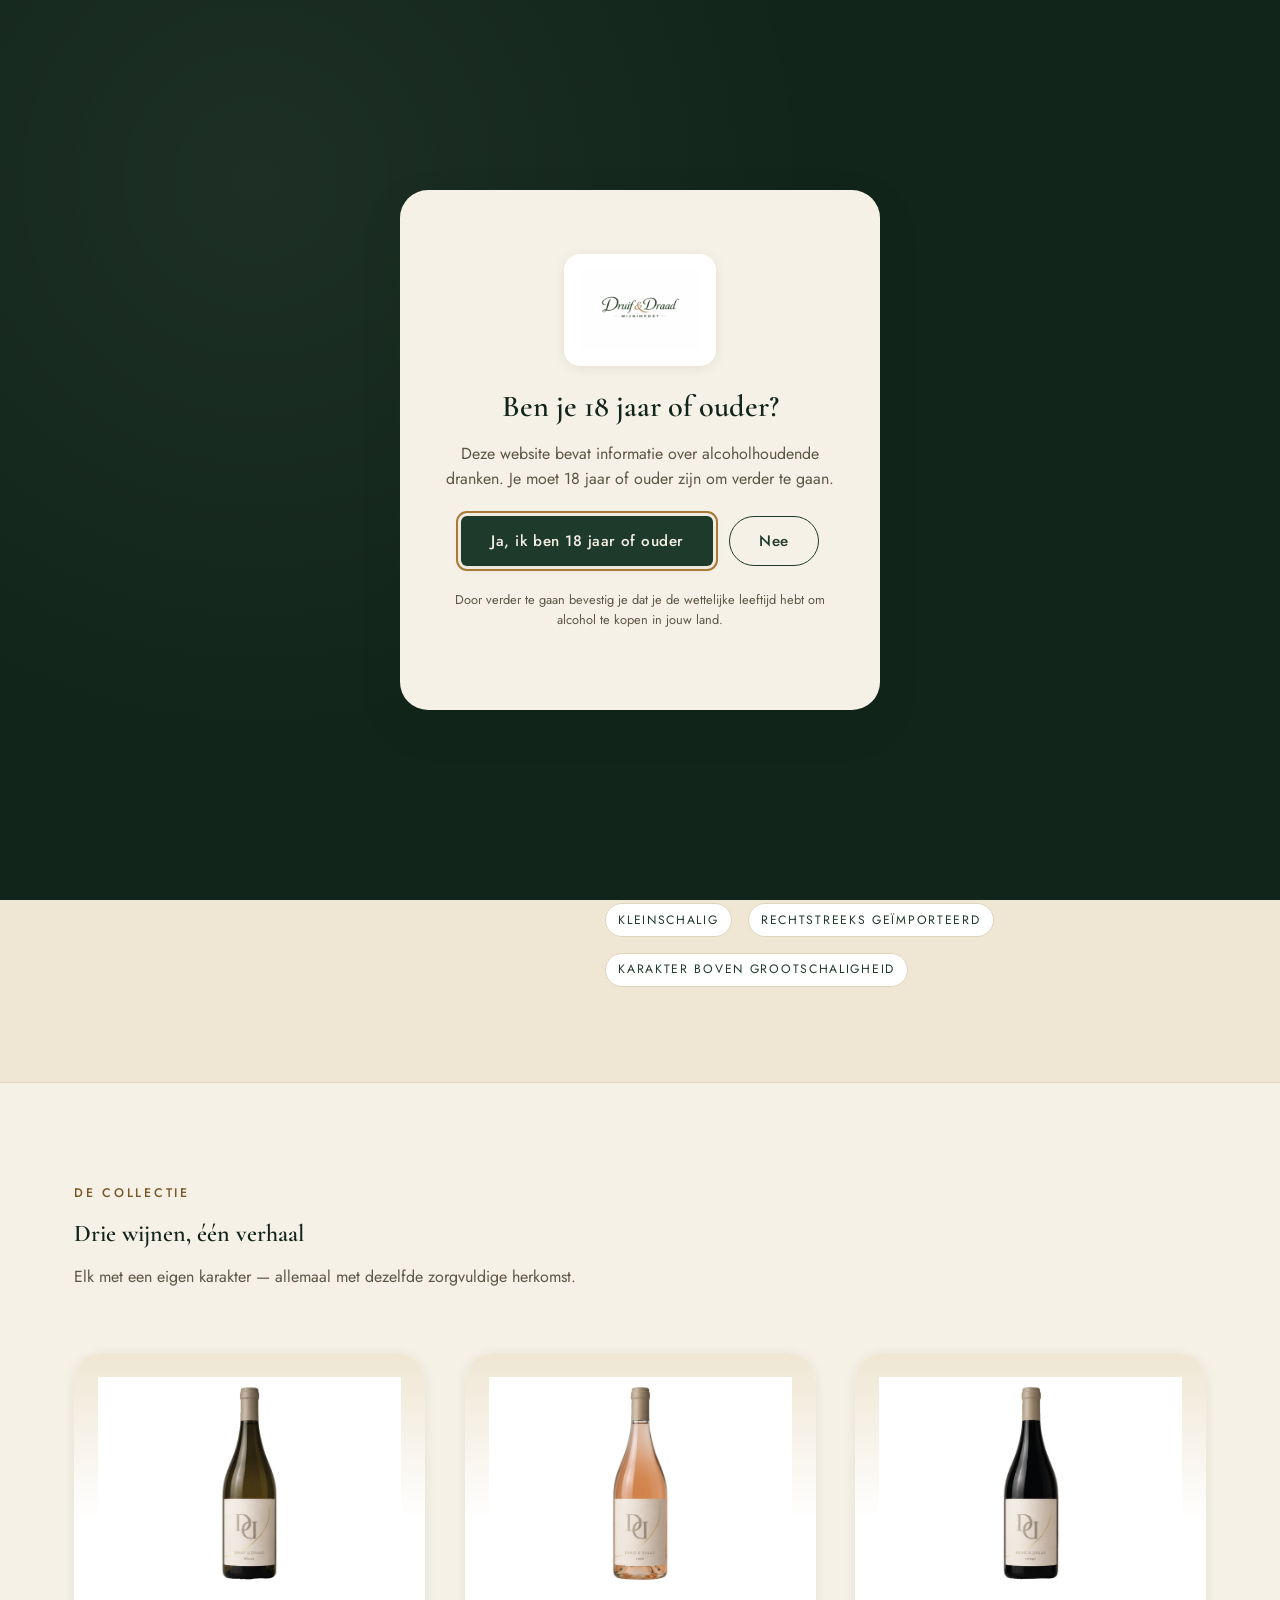
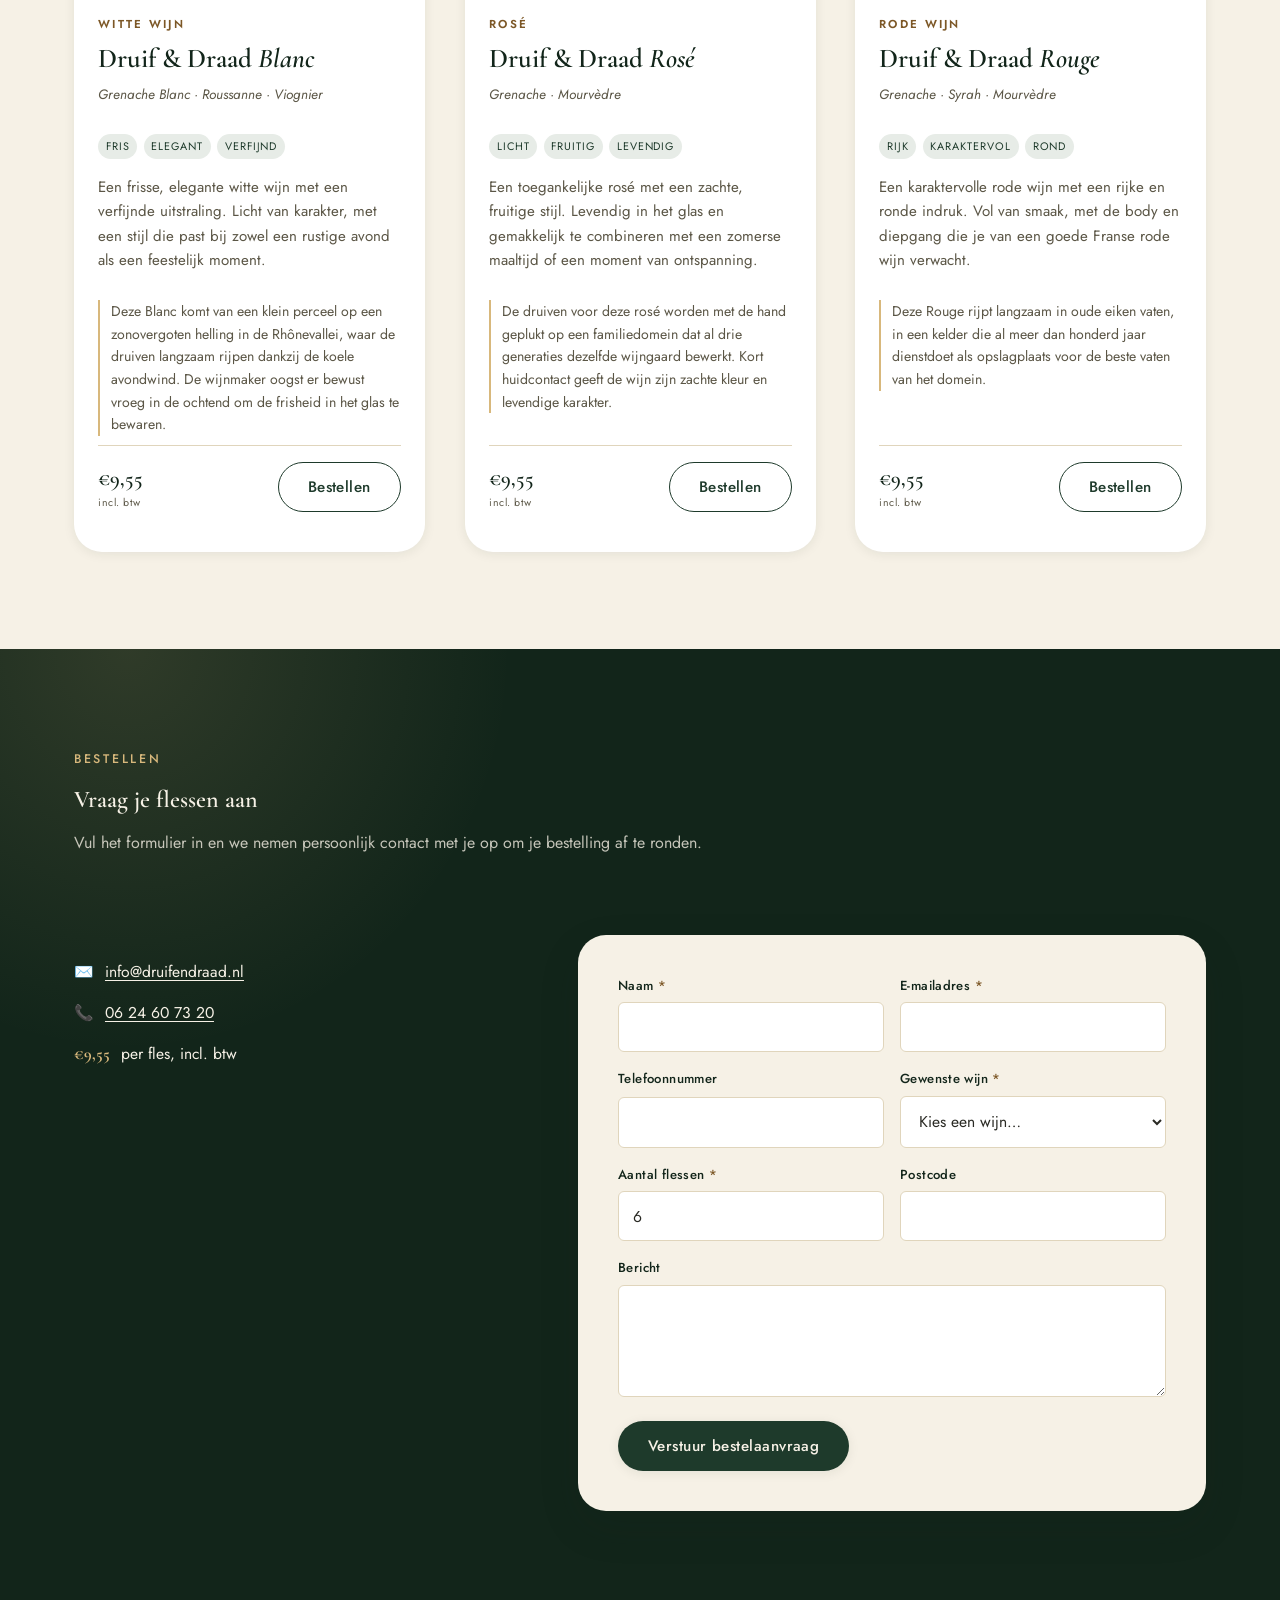
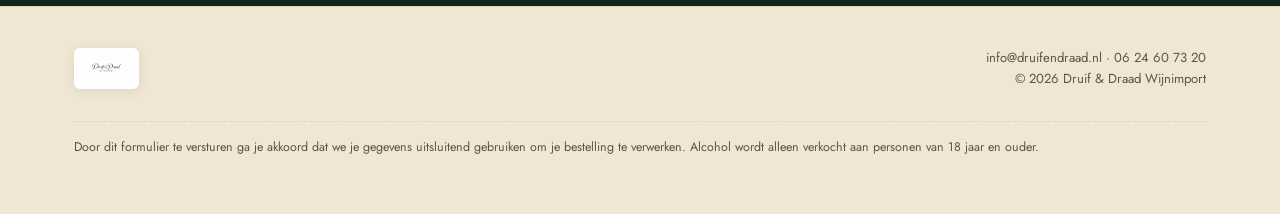
==== index.html @ 9f18d3d6 "Add files via upload" ====
<!doctype html>
<html lang="nl">
<head>
  <meta charset="UTF-8">
  <meta name="viewport" content="width=device-width, initial-scale=1">
  <title>Druif &amp; Draad — Franse wijnen, rechtstreeks geïmporteerd</title>
  <meta name="description" content="Druif & Draad is een kleine, onafhankelijke wijnimporteur van Franse wijnen: Blanc, Rosé en Rouge, met zorg geselecteerd bij kleinschalige domeinen.">

  <link rel="icon" type="image/svg+xml" href="assets/img/favicon.svg">
  <link rel="icon" type="image/png" sizes="32x32" href="assets/img/favicon-32.png">
  <link rel="apple-touch-icon" href="assets/img/apple-touch-icon.png">

  <link rel="preconnect" href="https://fonts.googleapis.com">
  <link rel="preconnect" href="https://fonts.gstatic.com" crossorigin>
  <link href="https://fonts.googleapis.com/css2?family=Cormorant+Garamond:ital,wght@0,500;0,600;0,700;1,500;1,600&family=Jost:wght@400;500;600&display=swap" rel="stylesheet">

  <link rel="stylesheet" href="css/style.css?v=2">
</head>
<body>
  <a class="skip-link" href="#main-content" data-i18n="skip">Ga naar hoofdinhoud</a>

  <!-- ================= Age gate ================= -->
  <div class="age-gate" id="age-gate" role="dialog" aria-modal="true" aria-labelledby="age-gate-title">
    <div class="age-gate__card" id="age-gate-card">
      <img class="age-gate__logo" src="assets/img/logo.png" width="600" height="400" alt="Druif &amp; Draad Wijnimport">
      <h2 id="age-gate-title" data-i18n="gate.title">Ben je 18 jaar of ouder?</h2>
      <p data-i18n="gate.text">Deze website bevat informatie over alcoholhoudende dranken. Je moet 18 jaar of ouder zijn om verder te gaan.</p>
      <div class="age-gate__actions">
        <button type="button" class="btn btn-primary" id="age-yes" data-i18n="gate.yes">Ja, ik ben 18 jaar of ouder</button>
        <button type="button" class="btn btn-ghost" id="age-no" data-i18n="gate.no">Nee</button>
      </div>
      <p class="age-gate__note" data-i18n="gate.note">Door verder te gaan bevestig je dat je de wettelijke leeftijd hebt om alcohol te kopen in jouw land.</p>
    </div>
  </div>

  <!-- ================= Header ================= -->
  <header class="site-header" id="site-header">
    <div class="container site-header__bar">
      <a class="brand" href="#top">
        <img src="assets/img/logo.png" width="600" height="400" alt="Druif &amp; Draad Wijnimport">
      </a>

      <button class="nav-toggle" id="nav-toggle" aria-expanded="false" aria-controls="site-nav">
        <span class="visually-hidden" data-i18n="nav.toggle">Menu</span>
        <span></span>
      </button>

      <nav class="site-nav" id="site-nav">
        <ul class="nav-links">
          <li><a href="#verhaal" data-i18n="nav.story">Ons verhaal</a></li>
          <li><a href="#wijnen" data-i18n="nav.wines">Wijnen</a></li>
          <li><a href="#bestellen" data-i18n="nav.order">Bestellen</a></li>
          <li><a href="#contact" data-i18n="nav.contact">Contact</a></li>
        </ul>
        <div class="lang-switch" role="group" aria-label="Taal / Language">
          <button type="button" id="lang-nl" aria-pressed="true">NL</button>
          <button type="button" id="lang-en" aria-pressed="false">EN</button>
        </div>
      </nav>
    </div>
  </header>

  <main id="main-content">
    <!-- ================= Hero ================= -->
    <section class="hero" id="top">
      <div class="container">
        <div class="hero__copy reveal">
          <span class="eyebrow" data-i18n="hero.eyebrow">Wijnimport uit Frankrijk</span>
          <h1 class="hero__tagline" data-i18n="hero.tagline">Ontdek. Proef. <em>Deel.</em></h1>
          <p class="hero__lede" data-i18n="hero.lede">Drie Franse wijnen, rechtstreeks geïmporteerd van kleinschalige domeinen — geselecteerd op karakter, niet op grootschaligheid.</p>
          <div class="hero__actions">
            <a class="btn btn-primary" href="#wijnen" data-i18n="hero.cta1">Bekijk de wijnen</a>
            <a class="btn btn-ghost" href="#verhaal" data-i18n="hero.cta2">Ons verhaal</a>
          </div>
        </div>
        <div class="hero__visual reveal">
          <img src="assets/img/wines-group.jpg" width="1400" height="990" alt="De drie wijnen van Druif &amp; Draad: Blanc, Rosé en Rouge naast elkaar" loading="eager" decoding="async">
          <span class="hero__badge" data-i18n="hero.badge">Blanc · Rosé · Rouge</span>
        </div>
      </div>
    </section>

    <!-- ================= Story ================= -->
    <section class="story" id="verhaal">
      <div class="container">
        <div class="reveal">
          <span class="story__mark" aria-hidden="true">&amp;</span>
          <span class="eyebrow" data-i18n="story.eyebrow">Ons verhaal</span>
          <h2 data-i18n="story.heading">De draad tussen wijngaard en tafel</h2>
        </div>
        <div class="reveal">
          <p class="story__text" data-i18n="story.text">Druif &amp; Draad is een kleine, onafhankelijke wijnimporteur die zich richt op wijnen uit Frankrijk. Het idee ontstond uit een liefde voor Franse wijngaarden en het verlangen om die kwaliteit rechtstreeks, zonder omwegen, naar Nederlandse tafels te brengen. Elke fles wordt met zorg geselecteerd bij kleinschalige domeinen, met aandacht voor karakter boven grootschaligheid. De naam verwijst naar de druif zelf en de draad die de wijngaard, de wijnmaker en de mensen die samen een glas delen met elkaar verbindt.</p>
          <ul class="story__keywords">
            <li data-i18n="story.kw1">Kleinschalig</li>
            <li data-i18n="story.kw2">Rechtstreeks geïmporteerd</li>
            <li data-i18n="story.kw3">Karakter boven grootschaligheid</li>
          </ul>
        </div>
      </div>
    </section>

    <!-- ================= Wines ================= -->
    <section class="wines" id="wijnen">
      <div class="container">
        <div class="section-heading reveal">
          <span class="eyebrow" data-i18n="wines.eyebrow">De collectie</span>
          <h2 data-i18n="wines.heading">Drie wijnen, één verhaal</h2>
          <p data-i18n="wines.sub">Elk met een eigen karakter — allemaal met dezelfde zorgvuldige herkomst.</p>
        </div>

        <div class="wines-grid">
          <!-- Blanc -->
          <article class="wine-card reveal">
            <div class="wine-card__figure">
              <img src="assets/img/wine-blanc.jpg" width="1400" height="990" alt="Fles Druif &amp; Draad Blanc" loading="lazy" decoding="async">
            </div>
            <div class="wine-card__body">
              <span class="wine-card__type" data-i18n="wine.blanc.type">Witte wijn</span>
              <h3 class="wine-card__name">Druif &amp; Draad <em>Blanc</em></h3>
              <p class="wine-card__grapes">Grenache Blanc · Roussanne · Viognier</p>
              <ul class="wine-card__keywords">
                <li data-i18n="wine.blanc.kw1">Fris</li>
                <li data-i18n="wine.blanc.kw2">Elegant</li>
                <li data-i18n="wine.blanc.kw3">Verfijnd</li>
              </ul>
              <p class="wine-card__desc" data-i18n="wine.blanc.desc">Een frisse, elegante witte wijn met een verfijnde uitstraling. Licht van karakter, met een stijl die past bij zowel een rustige avond als een feestelijk moment.</p>
              <p class="wine-card__story" data-i18n="wine.blanc.story">Deze Blanc komt van een klein perceel op een zonovergoten helling in de Rhônevallei, waar de druiven langzaam rijpen dankzij de koele avondwind. De wijnmaker oogst er bewust vroeg in de ochtend om de frisheid in het glas te bewaren.</p>
              <div class="wine-card__footer">
                <div class="wine-card__price">&euro;9,55 <span data-i18n="wine.priceNote">incl. btw</span></div>
                <button type="button" class="btn btn-ghost btn-order-wine" data-wine="blanc" data-i18n="wine.orderCta">Bestellen</button>
              </div>
            </div>
          </article>

          <!-- Rosé -->
          <article class="wine-card reveal">
            <div class="wine-card__figure">
              <img src="assets/img/wine-rose.jpg" width="1400" height="990" alt="Fles Druif &amp; Draad Ros&eacute;" loading="lazy" decoding="async">
            </div>
            <div class="wine-card__body">
              <span class="wine-card__type" data-i18n="wine.rose.type">Rosé</span>
              <h3 class="wine-card__name">Druif &amp; Draad <em>Ros&eacute;</em></h3>
              <p class="wine-card__grapes">Grenache · Mourv&egrave;dre</p>
              <ul class="wine-card__keywords">
                <li data-i18n="wine.rose.kw1">Licht</li>
                <li data-i18n="wine.rose.kw2">Fruitig</li>
                <li data-i18n="wine.rose.kw3">Levendig</li>
              </ul>
              <p class="wine-card__desc" data-i18n="wine.rose.desc">Een toegankelijke ros&eacute; met een zachte, fruitige stijl. Levendig in het glas en gemakkelijk te combineren met een zomerse maaltijd of een moment van ontspanning.</p>
              <p class="wine-card__story" data-i18n="wine.rose.story">De druiven voor deze ros&eacute; worden met de hand geplukt op een familiedomein dat al drie generaties dezelfde wijngaard bewerkt. Kort huidcontact geeft de wijn zijn zachte kleur en levendige karakter.</p>
              <div class="wine-card__footer">
                <div class="wine-card__price">&euro;9,55 <span data-i18n="wine.priceNote">incl. btw</span></div>
                <button type="button" class="btn btn-ghost btn-order-wine" data-wine="rose" data-i18n="wine.orderCta">Bestellen</button>
              </div>
            </div>
          </article>

          <!-- Rouge -->
          <article class="wine-card reveal">
            <div class="wine-card__figure">
              <img src="assets/img/wine-rouge.jpg" width="1400" height="990" alt="Fles Druif &amp; Draad Rouge" loading="lazy" decoding="async">
            </div>
            <div class="wine-card__body">
              <span class="wine-card__type" data-i18n="wine.rouge.type">Rode wijn</span>
              <h3 class="wine-card__name">Druif &amp; Draad <em>Rouge</em></h3>
              <p class="wine-card__grapes">Grenache · Syrah · Mourv&egrave;dre</p>
              <ul class="wine-card__keywords">
                <li data-i18n="wine.rouge.kw1">Rijk</li>
                <li data-i18n="wine.rouge.kw2">Karaktervol</li>
                <li data-i18n="wine.rouge.kw3">Rond</li>
              </ul>
              <p class="wine-card__desc" data-i18n="wine.rouge.desc">Een karaktervolle rode wijn met een rijke en ronde indruk. Vol van smaak, met de body en diepgang die je van een goede Franse rode wijn verwacht.</p>
              <p class="wine-card__story" data-i18n="wine.rouge.story">Deze Rouge rijpt langzaam in oude eiken vaten, in een kelder die al meer dan honderd jaar dienstdoet als opslagplaats voor de beste vaten van het domein.</p>
              <div class="wine-card__footer">
                <div class="wine-card__price">&euro;9,55 <span data-i18n="wine.priceNote">incl. btw</span></div>
                <button type="button" class="btn btn-ghost btn-order-wine" data-wine="rouge" data-i18n="wine.orderCta">Bestellen</button>
              </div>
            </div>
          </article>
        </div>
      </div>
    </section>

    <!-- ================= Order ================= -->
    <section class="order" id="bestellen">
      <div class="container">
        <div class="section-heading reveal">
          <span class="eyebrow" data-i18n="order.eyebrow">Bestellen</span>
          <h2 data-i18n="order.heading">Vraag je flessen aan</h2>
          <p data-i18n="order.sub">Vul het formulier in en we nemen persoonlijk contact met je op om je bestelling af te ronden.</p>
        </div>

        <div class="order-layout">
          <div class="reveal">
            <ul class="order-info__list">
              <li>✉️ <a href="mailto:info@druifendraad.nl">info@druifendraad.nl</a></li>
              <li>📞 <a href="tel:+31624607320">06 24 60 73 20</a></li>
              <li><strong>&euro;9,55</strong> <span data-i18n="order.perBottle">per fles, incl. btw</span></li>
            </ul>
          </div>

          <form class="order-form reveal" id="order-form" novalidate>
            <!-- NOTE: replace with your own Formspree endpoint (or other form backend)
                 before publishing — see https://formspree.io -->
            <input type="hidden" name="_subject" value="Nieuwe bestelaanvraag — Druif &amp; Draad">

            <div class="form-row two-col">
              <div class="field">
                <label for="f-name" class="field-required" data-i18n="order.name">Naam</label>
                <input type="text" id="f-name" name="naam" autocomplete="name" required>
              </div>
              <div class="field">
                <label for="f-email" class="field-required" data-i18n="order.email">E-mailadres</label>
                <input type="email" id="f-email" name="email" autocomplete="email" required>
              </div>
            </div>

            <div class="form-row two-col">
              <div class="field">
                <label for="f-phone" data-i18n="order.phone">Telefoonnummer <span class="hint" data-i18n="order.optional">(optioneel)</span></label>
                <input type="tel" id="f-phone" name="telefoon" autocomplete="tel">
              </div>
              <div class="field">
                <label for="f-wine" class="field-required" data-i18n="order.wine">Gewenste wijn</label>
                <select id="f-wine" name="wijn" required>
                  <option value="" data-i18n="order.wineChoose">Kies een wijn…</option>
                  <option value="Blanc" data-i18n="order.wineBlanc">Blanc</option>
                  <option value="Rosé" data-i18n="order.wineRose">Ros&eacute;</option>
                  <option value="Rouge" data-i18n="order.wineRouge">Rouge</option>
                  <option value="Proefpakket (alle drie)" data-i18n="order.wineAll">Proefpakket (alle drie)</option>
                </select>
              </div>
            </div>

            <div class="form-row two-col">
              <div class="field">
                <label for="f-qty" class="field-required" data-i18n="order.qty">Aantal flessen</label>
                <input type="number" id="f-qty" name="aantal" min="1" value="6" required>
              </div>
              <div class="field">
                <label for="f-postcode" data-i18n="order.postcode">Postcode <span class="hint" data-i18n="order.optional">(optioneel)</span></label>
                <input type="text" id="f-postcode" name="postcode" autocomplete="postal-code">
              </div>
            </div>

            <div class="field">
              <label for="f-message" data-i18n="order.message">Bericht <span class="hint" data-i18n="order.optional">(optioneel)</span></label>
              <textarea id="f-message" name="bericht" rows="3"></textarea>
            </div>

            <div class="order-form__footer">
              <button type="submit" class="btn btn-primary" id="order-submit" data-loading="false">
                <span class="btn-spinner" aria-hidden="true"></span>
                <span class="btn-label" data-i18n="order.submit">Verstuur bestelaanvraag</span>
              </button>
              <p class="form-status" id="form-status" role="status" aria-live="polite"></p>
            </div>
          </form>
        </div>
      </div>
    </section>
  </main>

  <!-- ================= Footer ================= -->
  <footer class="site-footer" id="contact">
    <div class="container">
      <div class="site-footer__brand">
        <img src="assets/img/logo.png" width="600" height="400" alt="" aria-hidden="true">
      </div>
      <div class="site-footer__meta">
        <p>info@druifendraad.nl · 06 24 60 73 20</p>
        <p>&copy; <span id="year"></span> Druif &amp; Draad Wijnimport</p>
      </div>
      <p class="site-footer__legal-note" data-i18n="footer.legal">Door dit formulier te versturen ga je akkoord dat we je gegevens uitsluitend gebruiken om je bestelling te verwerken. Alcohol wordt alleen verkocht aan personen van 18 jaar en ouder.</p>
    </div>
  </footer>

  <script src="js/main.js"></script>
</body>
</html>
---- css/style.css ----
/* ==========================================================================
   Druif & Draad — stylesheet
   Design tokens (primitive -> semantic) + components
   ========================================================================== */

:root {
  /* Primitive palette */
  --cream-50: #FBF8F1;
  --cream-100: #F6F1E6;
  --cream-200: #EFE6D3;
  --cream-300: #E0D5BC;
  --green-900: #12251A;
  --green-800: #1E3A2B;
  --green-700: #2A4E39;
  --green-050: #E7ECE7;
  --gold-300: #D8B87C;
  --gold-500: #A9793A;
  --gold-700: #7C5726;
  --ink-900: #2A2A24;
  --ink-600: #5B5646;
  --white: #FFFFFF;

  /* Semantic tokens */
  --color-bg: var(--cream-100);
  --color-bg-soft: var(--cream-200);
  --color-surface: var(--white);
  --color-border: var(--cream-300);
  --color-text: var(--ink-900);
  --color-text-soft: var(--ink-600);
  --color-primary: var(--green-800);
  --color-primary-strong: var(--green-900);
  --color-primary-tint: var(--green-050);
  --color-accent: var(--gold-500);
  --color-accent-strong: var(--gold-700);
  --color-accent-tint: var(--gold-300);
  --color-on-primary: var(--cream-100);

  /* Elevation */
  --shadow-sm: 0 2px 12px rgba(18, 37, 26, 0.08);
  --shadow-md: 0 16px 40px rgba(18, 37, 26, 0.14);

  /* Shape */
  --radius-sm: 6px;
  --radius-md: 16px;
  --radius-lg: 28px;
  --radius-pill: 999px;

  /* Layout */
  --container: 1180px;
  --space-1: 0.5rem;
  --space-2: 1rem;
  --space-3: 1.5rem;
  --space-4: 2.5rem;
  --space-5: 4rem;
  --space-6: 6rem;

  /* Motion */
  --ease-out: cubic-bezier(0.16, 0.84, 0.44, 1);
  --dur-fast: 200ms;
  --dur-base: 500ms;
  --dur-slow: 800ms;

  /* Type */
  --font-display: "Cormorant Garamond", "Iowan Old Style", Georgia, serif;
  --font-body: "Jost", "Helvetica Neue", Arial, sans-serif;
}

@media (prefers-reduced-motion: reduce) {
  :root {
    --dur-fast: 0ms;
    --dur-base: 0ms;
    --dur-slow: 0ms;
  }
}

/* ---------- Reset ---------- */
*, *::before, *::after { box-sizing: border-box; }
html { scroll-behavior: smooth; }
@media (prefers-reduced-motion: reduce) {
  html { scroll-behavior: auto; }
  *, *::before, *::after {
    animation-duration: 0.01ms !important;
    animation-iteration-count: 1 !important;
    transition-duration: 0.01ms !important;
    scroll-behavior: auto !important;
  }
}
body {
  margin: 0;
  background: var(--color-bg);
  color: var(--color-text);
  font-family: var(--font-body);
  font-size: 1rem;
  line-height: 1.6;
  -webkit-font-smoothing: antialiased;
}
img { max-width: 100%; height: auto; display: block; }
a { color: inherit; }
h1, h2, h3, h4 { font-family: var(--font-display); font-weight: 600; line-height: 1.15; margin: 0 0 var(--space-2); color: var(--color-primary-strong); }
p { margin: 0 0 var(--space-2); }
button { font-family: inherit; }
ul { margin: 0; padding: 0; list-style: none; }

.container {
  width: 100%;
  max-width: var(--container);
  margin-inline: auto;
  padding-inline: var(--space-3);
}

.eyebrow {
  display: inline-block;
  font-family: var(--font-body);
  font-size: 0.78rem;
  letter-spacing: 0.22em;
  text-transform: uppercase;
  color: var(--color-accent-strong);
  font-weight: 500;
  margin-bottom: var(--space-2);
}

.section-heading { max-width: 40rem; }
.section-heading p { color: var(--color-text-soft); }

.center { text-align: center; margin-inline: auto; }

/* ---------- Skip link ---------- */
.skip-link {
  position: absolute;
  left: -999px;
  top: auto;
  background: var(--color-primary);
  color: var(--color-on-primary);
  padding: 0.8em 1.4em;
  border-radius: var(--radius-sm);
  z-index: 1000;
}
.skip-link:focus {
  left: var(--space-3);
  top: var(--space-3);
}

/* ---------- Focus ---------- */
a:focus-visible,
button:focus-visible,
input:focus-visible,
select:focus-visible,
textarea:focus-visible {
  outline: 2.5px solid var(--color-accent);
  outline-offset: 3px;
  border-radius: var(--radius-sm);
}

/* ==========================================================================
   Age gate
   ========================================================================== */
.age-gate {
  position: fixed;
  inset: 0;
  z-index: 2000;
  display: flex;
  align-items: center;
  justify-content: center;
  padding: var(--space-3);
  background: var(--color-primary-strong);
  background-image: radial-gradient(circle at 20% 20%, rgba(255,255,255,0.05), transparent 45%);
}
.age-gate[hidden] { display: none; }
.age-gate__card {
  width: 100%;
  max-width: 30rem;
  background: var(--color-bg);
  border-radius: var(--radius-lg);
  padding: var(--space-5) var(--space-4);
  text-align: center;
  box-shadow: var(--shadow-md);
  animation: gate-in var(--dur-slow) var(--ease-out);
}
@keyframes gate-in {
  from { opacity: 0; transform: translateY(18px) scale(0.98); }
  to { opacity: 1; transform: translateY(0) scale(1); }
}
.age-gate__logo {
  width: 9.5rem;
  margin: 0 auto var(--space-3);
  background: var(--white);
  border-radius: var(--radius-md);
  padding: var(--space-2);
  box-shadow: var(--shadow-sm);
}
.age-gate__card h2 { font-size: clamp(1.4rem, 1.1rem + 1.2vw, 1.9rem); }
.age-gate__card p { color: var(--color-text-soft); }
.age-gate__actions {
  display: flex;
  gap: var(--space-2);
  justify-content: center;
  margin-top: var(--space-3);
  flex-wrap: wrap;
}
.age-gate__note {
  margin-top: var(--space-3);
  font-size: 0.8rem;
  color: var(--color-text-soft);
}

/* ==========================================================================
   Buttons
   ========================================================================== */
.btn {
  display: inline-flex;
  align-items: center;
  justify-content: center;
  gap: 0.5em;
  padding: 0.85em 1.9em;
  border-radius: var(--radius-pill);
  font-size: 0.95rem;
  letter-spacing: 0.03em;
  font-weight: 500;
  border: 1.5px solid transparent;
  cursor: pointer;
  transition: transform var(--dur-fast) var(--ease-out),
              background-color var(--dur-fast) var(--ease-out),
              border-color var(--dur-fast) var(--ease-out),
              box-shadow var(--dur-fast) var(--ease-out),
              opacity var(--dur-fast) var(--ease-out);
  text-decoration: none;
  min-height: 44px;
}
.btn:active { transform: translateY(1px) scale(0.99); }
.btn-primary {
  background: var(--color-primary);
  color: var(--color-on-primary);
  box-shadow: var(--shadow-sm);
}
.btn-primary:hover { background: var(--color-primary-strong); box-shadow: var(--shadow-md); }
.btn-ghost {
  background: transparent;
  color: var(--color-primary);
  border-color: var(--color-primary);
}
.btn-ghost:hover { background: var(--color-primary-tint); }
.btn-outline-light {
  background: transparent;
  color: var(--color-on-primary);
  border-color: rgba(246,241,230,0.55);
}
.btn-outline-light:hover { background: rgba(246,241,230,0.12); }
.btn[disabled] { opacity: 0.6; cursor: progress; }

/* ==========================================================================
   Header
   ========================================================================== */
.site-header {
  position: sticky;
  top: 0;
  z-index: 900;
  background: rgba(246, 241, 230, 0.88);
  backdrop-filter: blur(10px);
  -webkit-backdrop-filter: blur(10px);
  border-bottom: 1px solid transparent;
  transition: border-color var(--dur-fast) var(--ease-out), box-shadow var(--dur-fast) var(--ease-out);
}
.site-header.is-scrolled {
  border-color: var(--color-border);
  box-shadow: var(--shadow-sm);
}
.site-header__bar {
  display: flex;
  align-items: center;
  justify-content: space-between;
  gap: var(--space-3);
  padding-block: 0.85rem;
}
.brand {
  display: flex;
  align-items: center;
  gap: 0.6rem;
  text-decoration: none;
}
.brand img { height: 2.6rem; width: auto; }

.nav-toggle {
  display: none;
  background: transparent;
  border: none;
  width: 44px;
  height: 44px;
  border-radius: var(--radius-sm);
  cursor: pointer;
  position: relative;
}
.nav-toggle span,
.nav-toggle span::before,
.nav-toggle span::after {
  content: "";
  position: absolute;
  left: 11px;
  right: 11px;
  height: 2px;
  background: var(--color-primary-strong);
  transition: transform var(--dur-fast) var(--ease-out), opacity var(--dur-fast) var(--ease-out);
}
.nav-toggle span { top: 21px; }
.nav-toggle span::before { content: ""; top: -7px; }
.nav-toggle span::after { content: ""; top: 7px; }
.nav-toggle[aria-expanded="true"] span { background: transparent; }
.nav-toggle[aria-expanded="true"] span::before { transform: translateY(7px) rotate(45deg); }
.nav-toggle[aria-expanded="true"] span::after { transform: translateY(-7px) rotate(-45deg); }

.site-nav {
  display: flex;
  align-items: center;
  gap: var(--space-4);
}
.nav-links { display: flex; gap: var(--space-3); }
.nav-links a {
  text-decoration: none;
  font-size: 0.92rem;
  letter-spacing: 0.03em;
  color: var(--color-text);
  padding: 0.4em 0.1em;
  position: relative;
}
.nav-links a::after {
  content: "";
  position: absolute;
  left: 0; right: 100%;
  bottom: -2px;
  height: 1.5px;
  background: var(--color-accent);
  transition: right var(--dur-base) var(--ease-out);
}
.nav-links a:hover::after,
.nav-links a:focus-visible::after { right: 0; }

.lang-switch {
  display: flex;
  border: 1.5px solid var(--color-border);
  border-radius: var(--radius-pill);
  overflow: hidden;
}
.lang-switch button {
  border: none;
  background: transparent;
  padding: 0.4em 0.75em;
  font-size: 0.78rem;
  letter-spacing: 0.08em;
  cursor: pointer;
  color: var(--color-text-soft);
  transition: background var(--dur-fast) var(--ease-out), color var(--dur-fast) var(--ease-out);
}
.lang-switch button[aria-pressed="true"] {
  background: var(--color-primary);
  color: var(--color-on-primary);
}

@media (max-width: 860px) {
  .nav-toggle { display: block; }
  .site-nav {
    position: fixed;
    inset: 0 0 0 auto;
    top: 0;
    height: 100vh;
    width: min(78vw, 20rem);
    background: var(--color-bg);
    flex-direction: column;
    align-items: flex-start;
    justify-content: flex-start;
    padding: 6.5rem var(--space-3) var(--space-3);
    transform: translateX(100%);
    transition: transform var(--dur-base) var(--ease-out);
    box-shadow: var(--shadow-md);
  }
  .site-nav.is-open { transform: translateX(0); }
  .nav-links { flex-direction: column; gap: var(--space-2); }
  .nav-links a { font-size: 1.1rem; }
  .lang-switch { margin-top: var(--space-3); }
}

/* ==========================================================================
   Hero
   ========================================================================== */
.hero {
  position: relative;
  padding-block: var(--space-6) var(--space-5);
  overflow: hidden;
}
.hero::before {
  content: "";
  position: absolute;
  inset: 0;
  background: radial-gradient(60% 60% at 85% 10%, var(--color-primary-tint), transparent 70%);
  z-index: 0;
}
.hero .container {
  position: relative;
  z-index: 1;
  display: grid;
  grid-template-columns: 1fr;
  gap: var(--space-5);
  align-items: center;
}
.hero__copy { max-width: 34rem; }
.hero__tagline {
  font-size: clamp(2.4rem, 1.7rem + 3vw, 4rem);
  margin-bottom: var(--space-2);
}
.hero__tagline em {
  font-style: italic;
  color: var(--color-accent-strong);
}
.hero__lede {
  font-size: 1.1rem;
  color: var(--color-text-soft);
  max-width: 32rem;
}
.hero__actions {
  display: flex;
  gap: var(--space-2);
  margin-top: var(--space-3);
  flex-wrap: wrap;
}
.hero__visual {
  position: relative;
  border-radius: var(--radius-lg);
  overflow: hidden;
  background: var(--color-surface);
  box-shadow: var(--shadow-md);
}
.hero__visual img {
  width: 100%;
  height: auto;
  aspect-ratio: 1400 / 990;
  object-fit: cover;
  transition: transform 1.2s var(--ease-out);
}
.hero__visual:hover img { transform: scale(1.035); }
.hero__badge {
  position: absolute;
  bottom: var(--space-2);
  left: var(--space-2);
  background: rgba(246,241,230,0.92);
  backdrop-filter: blur(6px);
  padding: 0.6em 1.1em;
  border-radius: var(--radius-pill);
  font-size: 0.78rem;
  letter-spacing: 0.08em;
  color: var(--color-primary-strong);
  box-shadow: var(--shadow-sm);
}

@media (min-width: 900px) {
  .hero .container { grid-template-columns: 1.05fr 0.95fr; }
}

/* ==========================================================================
   Reveal-on-scroll
   ========================================================================== */
.reveal {
  opacity: 0;
  transform: translateY(28px);
  transition: opacity var(--dur-slow) var(--ease-out), transform var(--dur-slow) var(--ease-out);
  will-change: opacity, transform;
}
.reveal.is-visible { opacity: 1; transform: translateY(0); }
.reveal-stagger.is-visible { transition-delay: var(--stagger, 0ms); }

/* ==========================================================================
   Story
   ========================================================================== */
.story {
  padding-block: var(--space-6);
  background: var(--color-bg-soft);
  border-block: 1px solid var(--color-border);
}
.story .container {
  display: grid;
  gap: var(--space-4);
}
.story__mark {
  font-family: var(--font-display);
  font-size: 5rem;
  color: var(--color-accent-tint);
  line-height: 0.6;
  margin-bottom: var(--space-2);
}
.story__text {
  max-width: 42rem;
  font-size: 1.08rem;
  color: var(--color-text-soft);
}
.story__keywords {
  display: flex;
  gap: var(--space-2);
  flex-wrap: wrap;
  margin-top: var(--space-3);
}
.story__keywords li {
  font-size: 0.76rem;
  letter-spacing: 0.14em;
  text-transform: uppercase;
  color: var(--color-primary);
  border: 1px solid var(--color-border);
  background: var(--color-surface);
  padding: 0.5em 1em;
  border-radius: var(--radius-pill);
}

@media (min-width: 900px) {
  .story .container { grid-template-columns: 0.9fr 1.1fr; align-items: start; }
}

/* ==========================================================================
   Wines
   ========================================================================== */
.wines { padding-block: var(--space-6); }
.wines-grid {
  margin-top: var(--space-5);
  display: grid;
  gap: var(--space-4);
  grid-template-columns: 1fr;
}
@media (min-width: 720px) {
  .wines-grid { grid-template-columns: repeat(3, 1fr); }
}

.wine-card {
  background: var(--color-surface);
  border-radius: var(--radius-lg);
  overflow: hidden;
  box-shadow: var(--shadow-sm);
  display: flex;
  flex-direction: column;
  transition: box-shadow var(--dur-base) var(--ease-out), transform var(--dur-base) var(--ease-out);
}
.wine-card:hover { box-shadow: var(--shadow-md); transform: translateY(-6px); }
.wine-card__figure {
  background: linear-gradient(180deg, var(--cream-200), var(--white) 70%);
  padding: var(--space-3) var(--space-3) 0;
}
.wine-card__figure img {
  width: 100%;
  aspect-ratio: 1400 / 990;
  object-fit: contain;
  transition: transform var(--dur-slow) var(--ease-out);
}
.wine-card:hover .wine-card__figure img { transform: translateY(-6px) scale(1.02); }
.wine-card__body {
  padding: var(--space-3) var(--space-3) var(--space-4);
  display: flex;
  flex-direction: column;
  gap: 0.6rem;
  flex: 1;
}
.wine-card__type {
  font-size: 0.72rem;
  letter-spacing: 0.2em;
  text-transform: uppercase;
  color: var(--color-accent-strong);
  font-weight: 600;
}
.wine-card__name {
  font-size: 1.7rem;
  margin-bottom: 0;
}
.wine-card__grapes {
  font-size: 0.85rem;
  color: var(--color-text-soft);
  font-style: italic;
}
.wine-card__keywords {
  display: flex;
  gap: 0.4rem;
  flex-wrap: wrap;
  margin: 0.2rem 0 0.4rem;
}
.wine-card__keywords li {
  font-size: 0.68rem;
  letter-spacing: 0.09em;
  text-transform: uppercase;
  color: var(--color-primary);
  background: var(--color-primary-tint);
  padding: 0.35em 0.7em;
  border-radius: var(--radius-pill);
}
.wine-card__desc { color: var(--color-text-soft); font-size: 0.94rem; }
.wine-card__story {
  font-size: 0.88rem;
  color: var(--color-text-soft);
  border-left: 2px solid var(--color-accent-tint);
  padding-left: 0.8em;
  margin: 0.2rem 0 0;
}
.wine-card__footer {
  margin-top: auto;
  padding-top: var(--space-2);
  display: flex;
  align-items: center;
  justify-content: space-between;
  gap: var(--space-2);
  border-top: 1px solid var(--color-border);
}
.wine-card__price {
  font-family: var(--font-display);
  font-size: 1.3rem;
  color: var(--color-primary-strong);
  font-weight: 600;
}
.wine-card__price span {
  display: block;
  font-family: var(--font-body);
  font-size: 0.66rem;
  color: var(--color-text-soft);
  letter-spacing: 0.05em;
  font-weight: 400;
}

/* ==========================================================================
   Order form
   ========================================================================== */
.order {
  padding-block: var(--space-6);
  background: var(--color-primary-strong);
  color: var(--color-on-primary);
  position: relative;
  overflow: hidden;
}
.order::before {
  content: "";
  position: absolute;
  inset: 0;
  background: radial-gradient(50% 70% at 10% 0%, rgba(216,184,124,0.15), transparent 60%);
}
.order .container { position: relative; display: grid; gap: var(--space-5); }
.order .section-heading h2 { color: var(--color-on-primary); }
.order .section-heading p { color: rgba(246,241,230,0.78); }
.order .eyebrow { color: var(--gold-300); }

.order-layout {
  display: grid;
  gap: var(--space-4);
}
@media (min-width: 900px) {
  .order-layout { grid-template-columns: 0.85fr 1.15fr; align-items: start; }
}

.order-info__list { margin-top: var(--space-3); display: grid; gap: var(--space-2); }
.order-info__list li {
  display: flex;
  gap: 0.7em;
  align-items: baseline;
  font-size: 0.98rem;
}
.order-info__list a { text-decoration: underline; text-underline-offset: 3px; color: var(--cream-100); }
.order-info__list strong { color: var(--gold-300); font-family: var(--font-display); font-size: 1.05em; }

form.order-form {
  background: var(--color-bg);
  color: var(--color-text);
  border-radius: var(--radius-lg);
  padding: var(--space-4);
  box-shadow: var(--shadow-md);
  display: grid;
  gap: var(--space-2);
}
.form-row { display: grid; gap: var(--space-2); }
@media (min-width: 620px) {
  .form-row.two-col { grid-template-columns: 1fr 1fr; }
}
.field { display: grid; gap: 0.4rem; }
.field label {
  font-size: 0.82rem;
  letter-spacing: 0.03em;
  font-weight: 500;
  color: var(--color-primary-strong);
}
.field .hint { font-size: 0.76rem; color: var(--color-text-soft); font-weight: 400; }
.field input,
.field select,
.field textarea {
  border: 1.5px solid var(--color-border);
  background: var(--color-surface);
  border-radius: var(--radius-sm);
  padding: 0.8em 0.9em;
  font-family: var(--font-body);
  font-size: 0.98rem;
  color: var(--color-text);
  min-height: 44px;
  transition: border-color var(--dur-fast) var(--ease-out);
}
.field textarea { min-height: 7rem; resize: vertical; }
.field input:focus,
.field select:focus,
.field textarea:focus { border-color: var(--color-accent); }
.field-required::after { content: " *"; color: var(--color-accent-strong); }

.order-form__footer {
  display: flex;
  align-items: center;
  gap: var(--space-2);
  flex-wrap: wrap;
  margin-top: var(--space-1);
}
.form-status {
  font-size: 0.9rem;
  border-radius: var(--radius-sm);
  padding: 0.7em 1em;
  display: none;
}
.form-status.is-visible { display: block; }
.form-status[data-state="success"] { background: var(--color-primary-tint); color: var(--color-primary-strong); }
.form-status[data-state="error"] { background: #F6E4DA; color: #7A3B1E; }

.btn-spinner {
  width: 1em; height: 1em;
  border: 2px solid rgba(255,255,255,0.4);
  border-top-color: #fff;
  border-radius: 50%;
  animation: spin 700ms linear infinite;
  display: none;
}
[data-loading="true"] .btn-spinner { display: inline-block; }
[data-loading="true"] .btn-label { opacity: 0.85; }
@keyframes spin { to { transform: rotate(360deg); } }

/* ==========================================================================
   Footer
   ========================================================================== */
.site-footer {
  background: var(--color-bg-soft);
  border-top: 1px solid var(--color-border);
  padding-block: var(--space-4);
}
.site-footer .container {
  display: flex;
  flex-wrap: wrap;
  gap: var(--space-3);
  align-items: center;
  justify-content: space-between;
}
.site-footer__brand { display: flex; align-items: center; gap: 0.6rem; }
.site-footer__brand img {
  height: 2.6rem;
  width: auto;
  background: var(--white);
  border-radius: var(--radius-sm);
  padding: 0.35rem 0.6rem;
  box-shadow: var(--shadow-sm);
}
.site-footer__brand span { font-family: var(--font-display); font-size: 1.1rem; color: var(--color-primary-strong); }
.site-footer__meta { font-size: 0.82rem; color: var(--color-text-soft); text-align: right; }
.site-footer__meta p { margin: 0; }
.site-footer__legal-note {
  width: 100%;
  border-top: 1px dashed var(--color-border);
  padding-top: var(--space-2);
  margin-top: var(--space-1);
  font-size: 0.78rem;
  color: var(--color-text-soft);
}

/* ==========================================================================
   Utilities
   ========================================================================== */
.visually-hidden {
  position: absolute !important;
  width: 1px; height: 1px;
  overflow: hidden;
  clip: rect(0 0 0 0);
  white-space: nowrap;
  margin: -1px; padding: 0; border: 0;
}

@media (max-width: 480px) {
  :root { --space-6: 3.5rem; --space-5: 2.75rem; }
}
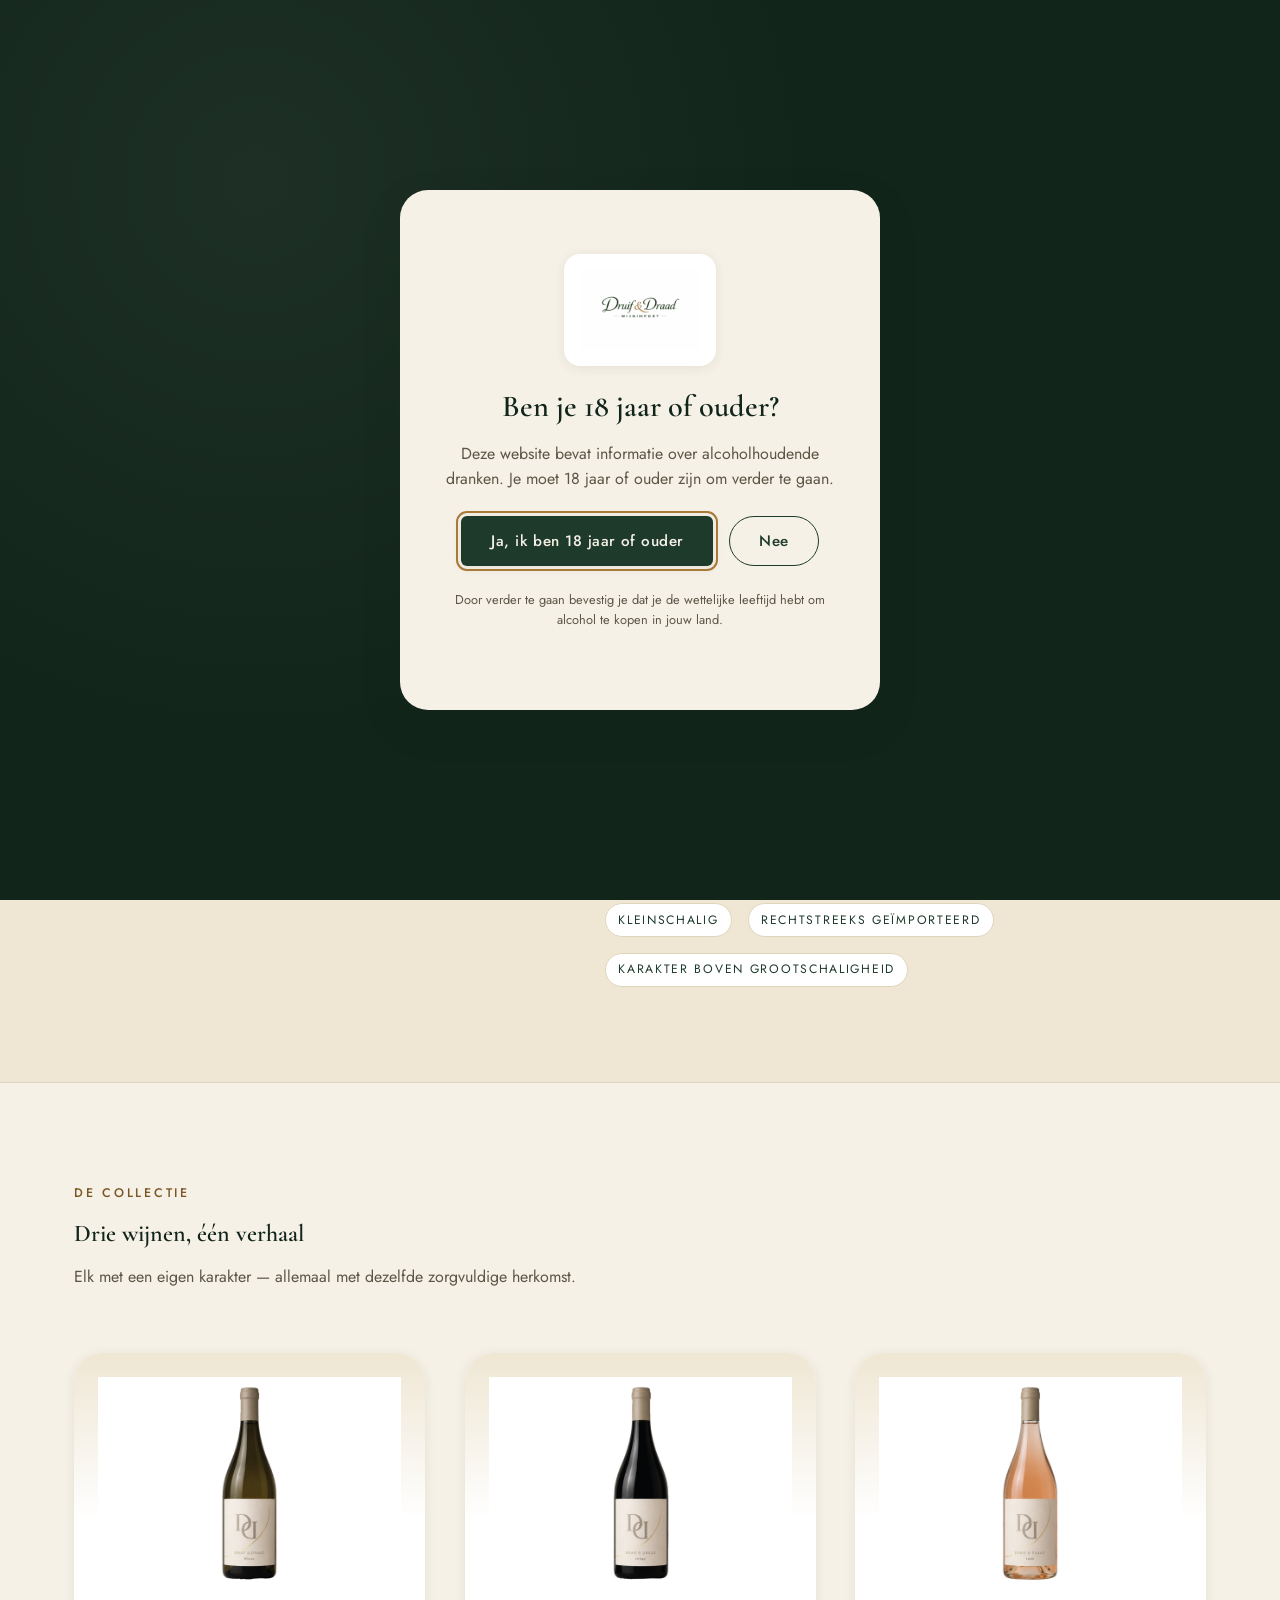
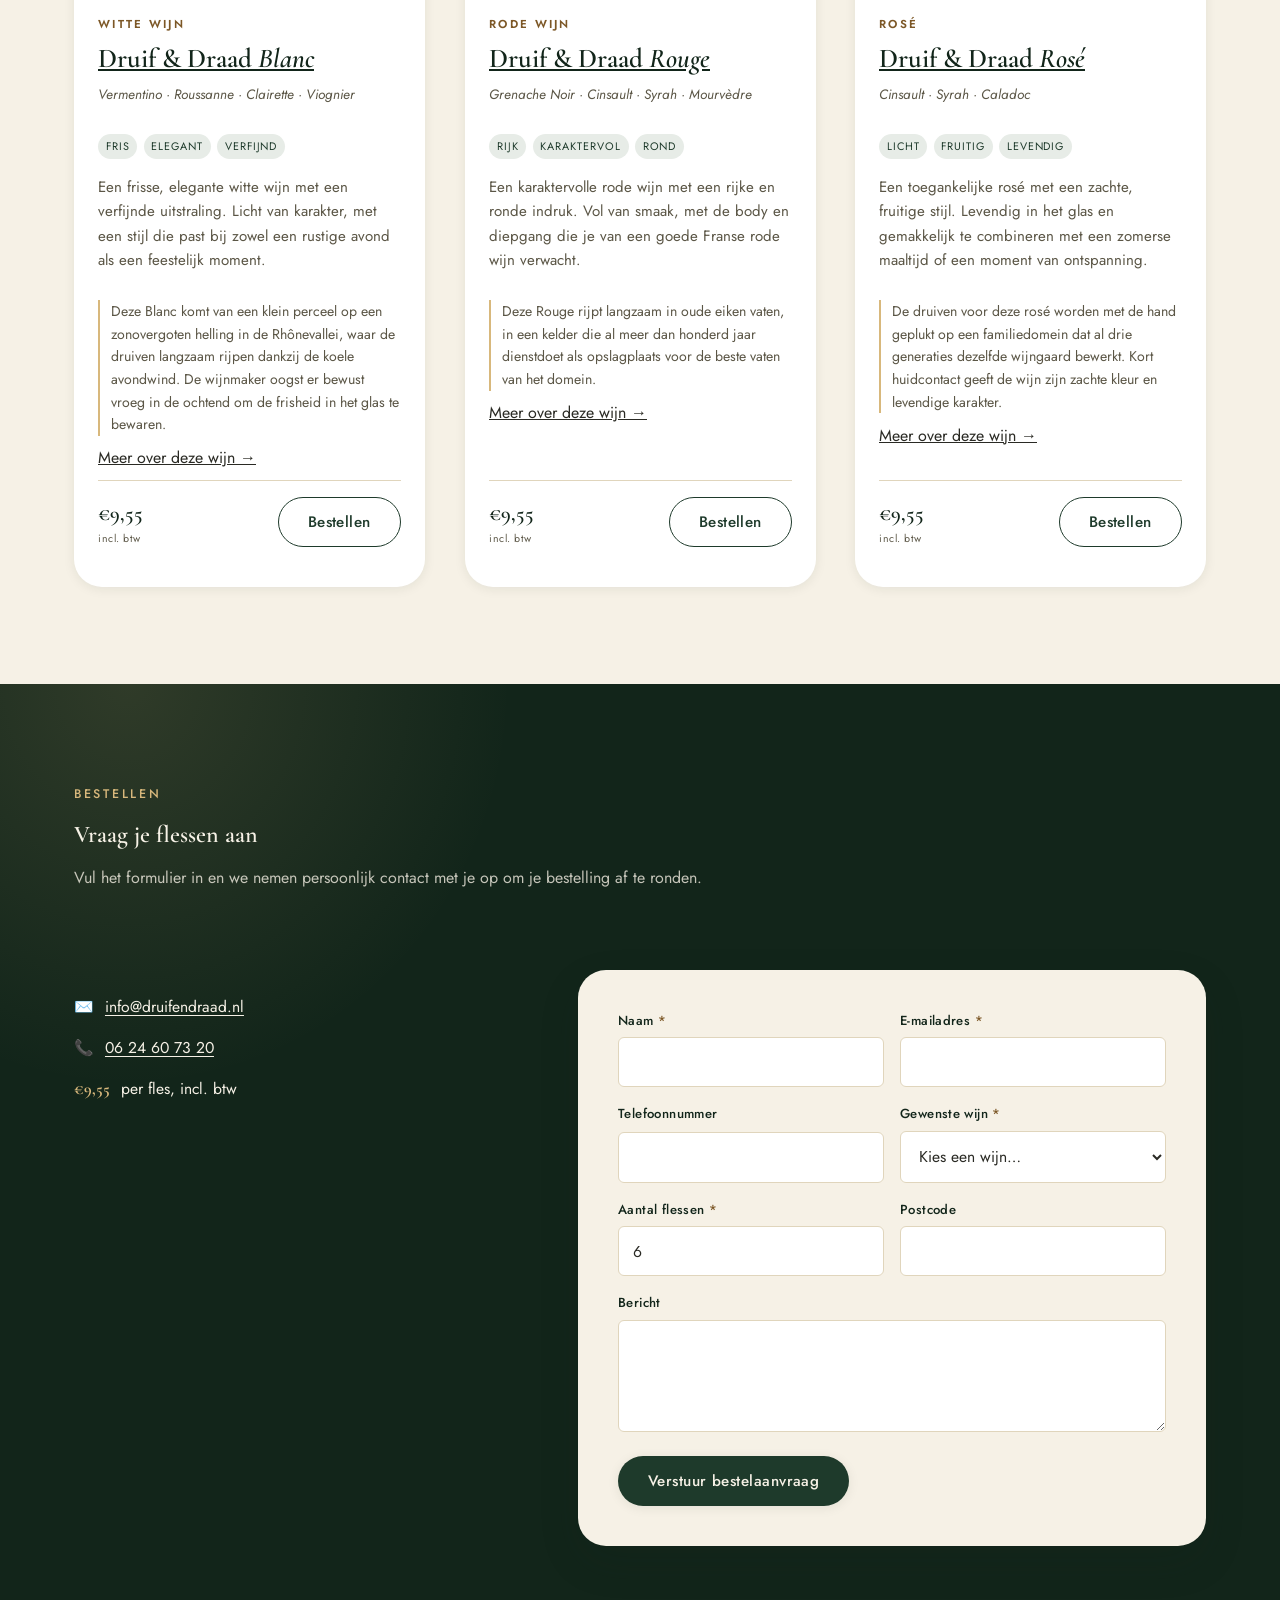
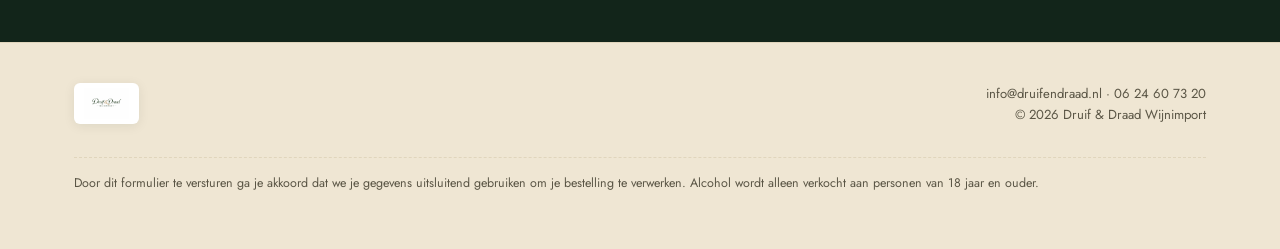
==== commit 0f183c05: "Add files via upload" ====
--- a/index.html
+++ b/index.html
@@ -75,7 +75,7 @@
         </div>
         <div class="hero__visual reveal">
           <img src="assets/img/wines-group.jpg" width="1400" height="990" alt="De drie wijnen van Druif &amp; Draad: Blanc, Rosé en Rouge naast elkaar" loading="eager" decoding="async">
-          <span class="hero__badge" data-i18n="hero.badge">Blanc · Rosé · Rouge</span>
+          <span class="hero__badge" data-i18n="hero.badge">Blanc · Rouge · Rosé</span>
         </div>
       </div>
     </section>
@@ -111,13 +111,13 @@
         <div class="wines-grid">
           <!-- Blanc -->
           <article class="wine-card reveal">
-            <div class="wine-card__figure">
+            <a class="wine-card__figure" href="wijn-blanc.html" aria-label="Meer over Druif &amp; Draad Blanc">
               <img src="assets/img/wine-blanc.jpg" width="1400" height="990" alt="Fles Druif &amp; Draad Blanc" loading="lazy" decoding="async">
-            </div>
+            </a>
             <div class="wine-card__body">
               <span class="wine-card__type" data-i18n="wine.blanc.type">Witte wijn</span>
-              <h3 class="wine-card__name">Druif &amp; Draad <em>Blanc</em></h3>
-              <p class="wine-card__grapes">Grenache Blanc · Roussanne · Viognier</p>
+              <h3 class="wine-card__name"><a href="wijn-blanc.html">Druif &amp; Draad <em>Blanc</em></a></h3>
+              <p class="wine-card__grapes">Vermentino · Roussanne · Clairette · Viognier</p>
               <ul class="wine-card__keywords">
                 <li data-i18n="wine.blanc.kw1">Fris</li>
                 <li data-i18n="wine.blanc.kw2">Elegant</li>
@@ -125,6 +125,7 @@
               </ul>
               <p class="wine-card__desc" data-i18n="wine.blanc.desc">Een frisse, elegante witte wijn met een verfijnde uitstraling. Licht van karakter, met een stijl die past bij zowel een rustige avond als een feestelijk moment.</p>
               <p class="wine-card__story" data-i18n="wine.blanc.story">Deze Blanc komt van een klein perceel op een zonovergoten helling in de Rhônevallei, waar de druiven langzaam rijpen dankzij de koele avondwind. De wijnmaker oogst er bewust vroeg in de ochtend om de frisheid in het glas te bewaren.</p>
+              <a class="wine-card__more" href="wijn-blanc.html" data-i18n="wine.moreCta">Meer over deze wijn <span aria-hidden="true">&rarr;</span></a>
               <div class="wine-card__footer">
                 <div class="wine-card__price">&euro;9,55 <span data-i18n="wine.priceNote">incl. btw</span></div>
                 <button type="button" class="btn btn-ghost btn-order-wine" data-wine="blanc" data-i18n="wine.orderCta">Bestellen</button>
@@ -132,15 +133,39 @@
             </div>
           </article>
 
+          <!-- Rouge -->
+          <article class="wine-card reveal">
+            <a class="wine-card__figure" href="wijn-rouge.html" aria-label="Meer over Druif &amp; Draad Rouge">
+              <img src="assets/img/wine-rouge.jpg" width="1400" height="990" alt="Fles Druif &amp; Draad Rouge" loading="lazy" decoding="async">
+            </a>
+            <div class="wine-card__body">
+              <span class="wine-card__type" data-i18n="wine.rouge.type">Rode wijn</span>
+              <h3 class="wine-card__name"><a href="wijn-rouge.html">Druif &amp; Draad <em>Rouge</em></a></h3>
+              <p class="wine-card__grapes">Grenache Noir · Cinsault · Syrah · Mourv&egrave;dre</p>
+              <ul class="wine-card__keywords">
+                <li data-i18n="wine.rouge.kw1">Rijk</li>
+                <li data-i18n="wine.rouge.kw2">Karaktervol</li>
+                <li data-i18n="wine.rouge.kw3">Rond</li>
+              </ul>
+              <p class="wine-card__desc" data-i18n="wine.rouge.desc">Een karaktervolle rode wijn met een rijke en ronde indruk. Vol van smaak, met de body en diepgang die je van een goede Franse rode wijn verwacht.</p>
+              <p class="wine-card__story" data-i18n="wine.rouge.story">Deze Rouge rijpt langzaam in oude eiken vaten, in een kelder die al meer dan honderd jaar dienstdoet als opslagplaats voor de beste vaten van het domein.</p>
+              <a class="wine-card__more" href="wijn-rouge.html" data-i18n="wine.moreCta">Meer over deze wijn <span aria-hidden="true">&rarr;</span></a>
+              <div class="wine-card__footer">
+                <div class="wine-card__price">&euro;9,55 <span data-i18n="wine.priceNote">incl. btw</span></div>
+                <button type="button" class="btn btn-ghost btn-order-wine" data-wine="rouge" data-i18n="wine.orderCta">Bestellen</button>
+              </div>
+            </div>
+          </article>
+
           <!-- Rosé -->
           <article class="wine-card reveal">
-            <div class="wine-card__figure">
+            <a class="wine-card__figure" href="wijn-rose.html" aria-label="Meer over Druif &amp; Draad Ros&eacute;">
               <img src="assets/img/wine-rose.jpg" width="1400" height="990" alt="Fles Druif &amp; Draad Ros&eacute;" loading="lazy" decoding="async">
-            </div>
+            </a>
             <div class="wine-card__body">
               <span class="wine-card__type" data-i18n="wine.rose.type">Rosé</span>
-              <h3 class="wine-card__name">Druif &amp; Draad <em>Ros&eacute;</em></h3>
-              <p class="wine-card__grapes">Grenache · Mourv&egrave;dre</p>
+              <h3 class="wine-card__name"><a href="wijn-rose.html">Druif &amp; Draad <em>Ros&eacute;</em></a></h3>
+              <p class="wine-card__grapes">Cinsault · Syrah · Caladoc</p>
               <ul class="wine-card__keywords">
                 <li data-i18n="wine.rose.kw1">Licht</li>
                 <li data-i18n="wine.rose.kw2">Fruitig</li>
@@ -148,32 +173,10 @@
               </ul>
               <p class="wine-card__desc" data-i18n="wine.rose.desc">Een toegankelijke ros&eacute; met een zachte, fruitige stijl. Levendig in het glas en gemakkelijk te combineren met een zomerse maaltijd of een moment van ontspanning.</p>
               <p class="wine-card__story" data-i18n="wine.rose.story">De druiven voor deze ros&eacute; worden met de hand geplukt op een familiedomein dat al drie generaties dezelfde wijngaard bewerkt. Kort huidcontact geeft de wijn zijn zachte kleur en levendige karakter.</p>
+              <a class="wine-card__more" href="wijn-rose.html" data-i18n="wine.moreCta">Meer over deze wijn <span aria-hidden="true">&rarr;</span></a>
               <div class="wine-card__footer">
                 <div class="wine-card__price">&euro;9,55 <span data-i18n="wine.priceNote">incl. btw</span></div>
                 <button type="button" class="btn btn-ghost btn-order-wine" data-wine="rose" data-i18n="wine.orderCta">Bestellen</button>
-              </div>
-            </div>
-          </article>
-
-          <!-- Rouge -->
-          <article class="wine-card reveal">
-            <div class="wine-card__figure">
-              <img src="assets/img/wine-rouge.jpg" width="1400" height="990" alt="Fles Druif &amp; Draad Rouge" loading="lazy" decoding="async">
-            </div>
-            <div class="wine-card__body">
-              <span class="wine-card__type" data-i18n="wine.rouge.type">Rode wijn</span>
-              <h3 class="wine-card__name">Druif &amp; Draad <em>Rouge</em></h3>
-              <p class="wine-card__grapes">Grenache · Syrah · Mourv&egrave;dre</p>
-              <ul class="wine-card__keywords">
-                <li data-i18n="wine.rouge.kw1">Rijk</li>
-                <li data-i18n="wine.rouge.kw2">Karaktervol</li>
-                <li data-i18n="wine.rouge.kw3">Rond</li>
-              </ul>
-              <p class="wine-card__desc" data-i18n="wine.rouge.desc">Een karaktervolle rode wijn met een rijke en ronde indruk. Vol van smaak, met de body en diepgang die je van een goede Franse rode wijn verwacht.</p>
-              <p class="wine-card__story" data-i18n="wine.rouge.story">Deze Rouge rijpt langzaam in oude eiken vaten, in een kelder die al meer dan honderd jaar dienstdoet als opslagplaats voor de beste vaten van het domein.</p>
-              <div class="wine-card__footer">
-                <div class="wine-card__price">&euro;9,55 <span data-i18n="wine.priceNote">incl. btw</span></div>
-                <button type="button" class="btn btn-ghost btn-order-wine" data-wine="rouge" data-i18n="wine.orderCta">Bestellen</button>
               </div>
             </div>
           </article>
@@ -225,8 +228,8 @@
                 <select id="f-wine" name="wijn" required>
                   <option value="" data-i18n="order.wineChoose">Kies een wijn…</option>
                   <option value="Blanc" data-i18n="order.wineBlanc">Blanc</option>
+                  <option value="Rouge" data-i18n="order.wineRouge">Rouge</option>
                   <option value="Rosé" data-i18n="order.wineRose">Ros&eacute;</option>
-                  <option value="Rouge" data-i18n="order.wineRouge">Rouge</option>
                   <option value="Proefpakket (alle drie)" data-i18n="order.wineAll">Proefpakket (alle drie)</option>
                 </select>
               </div>
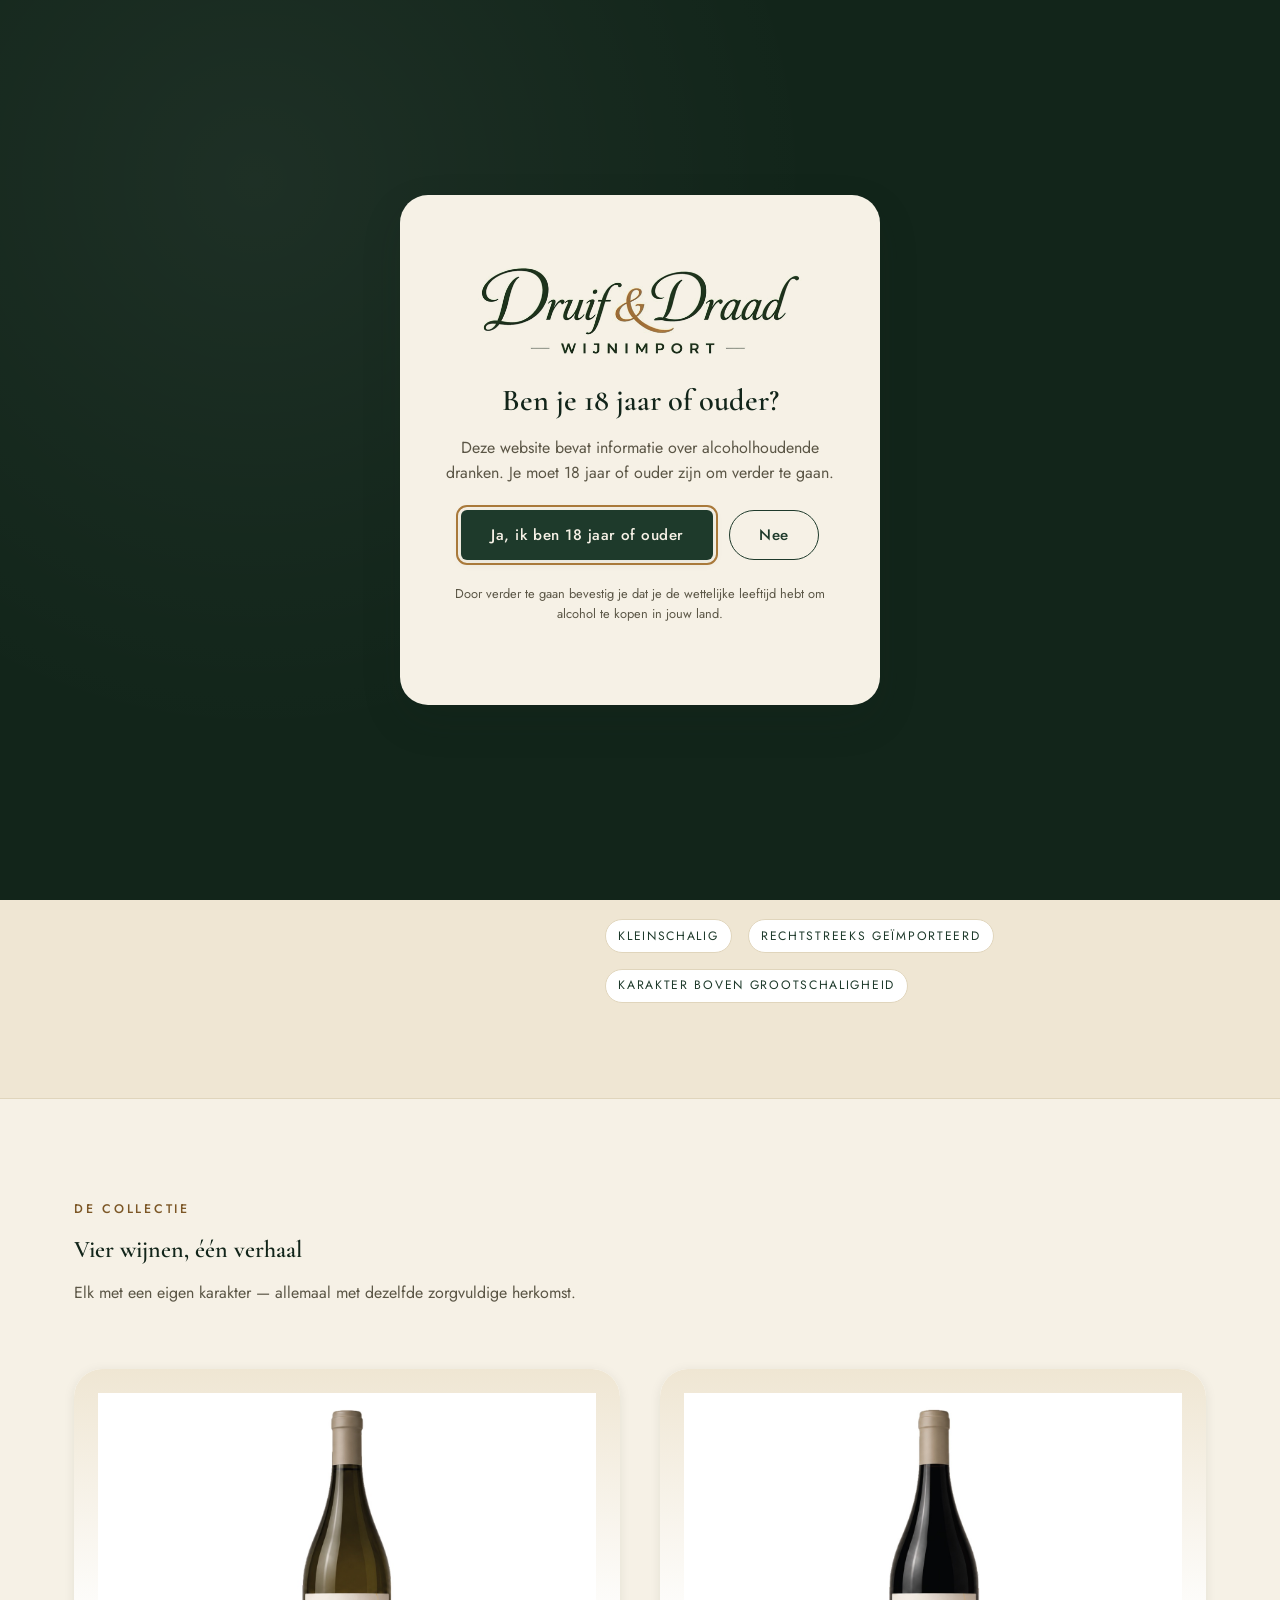
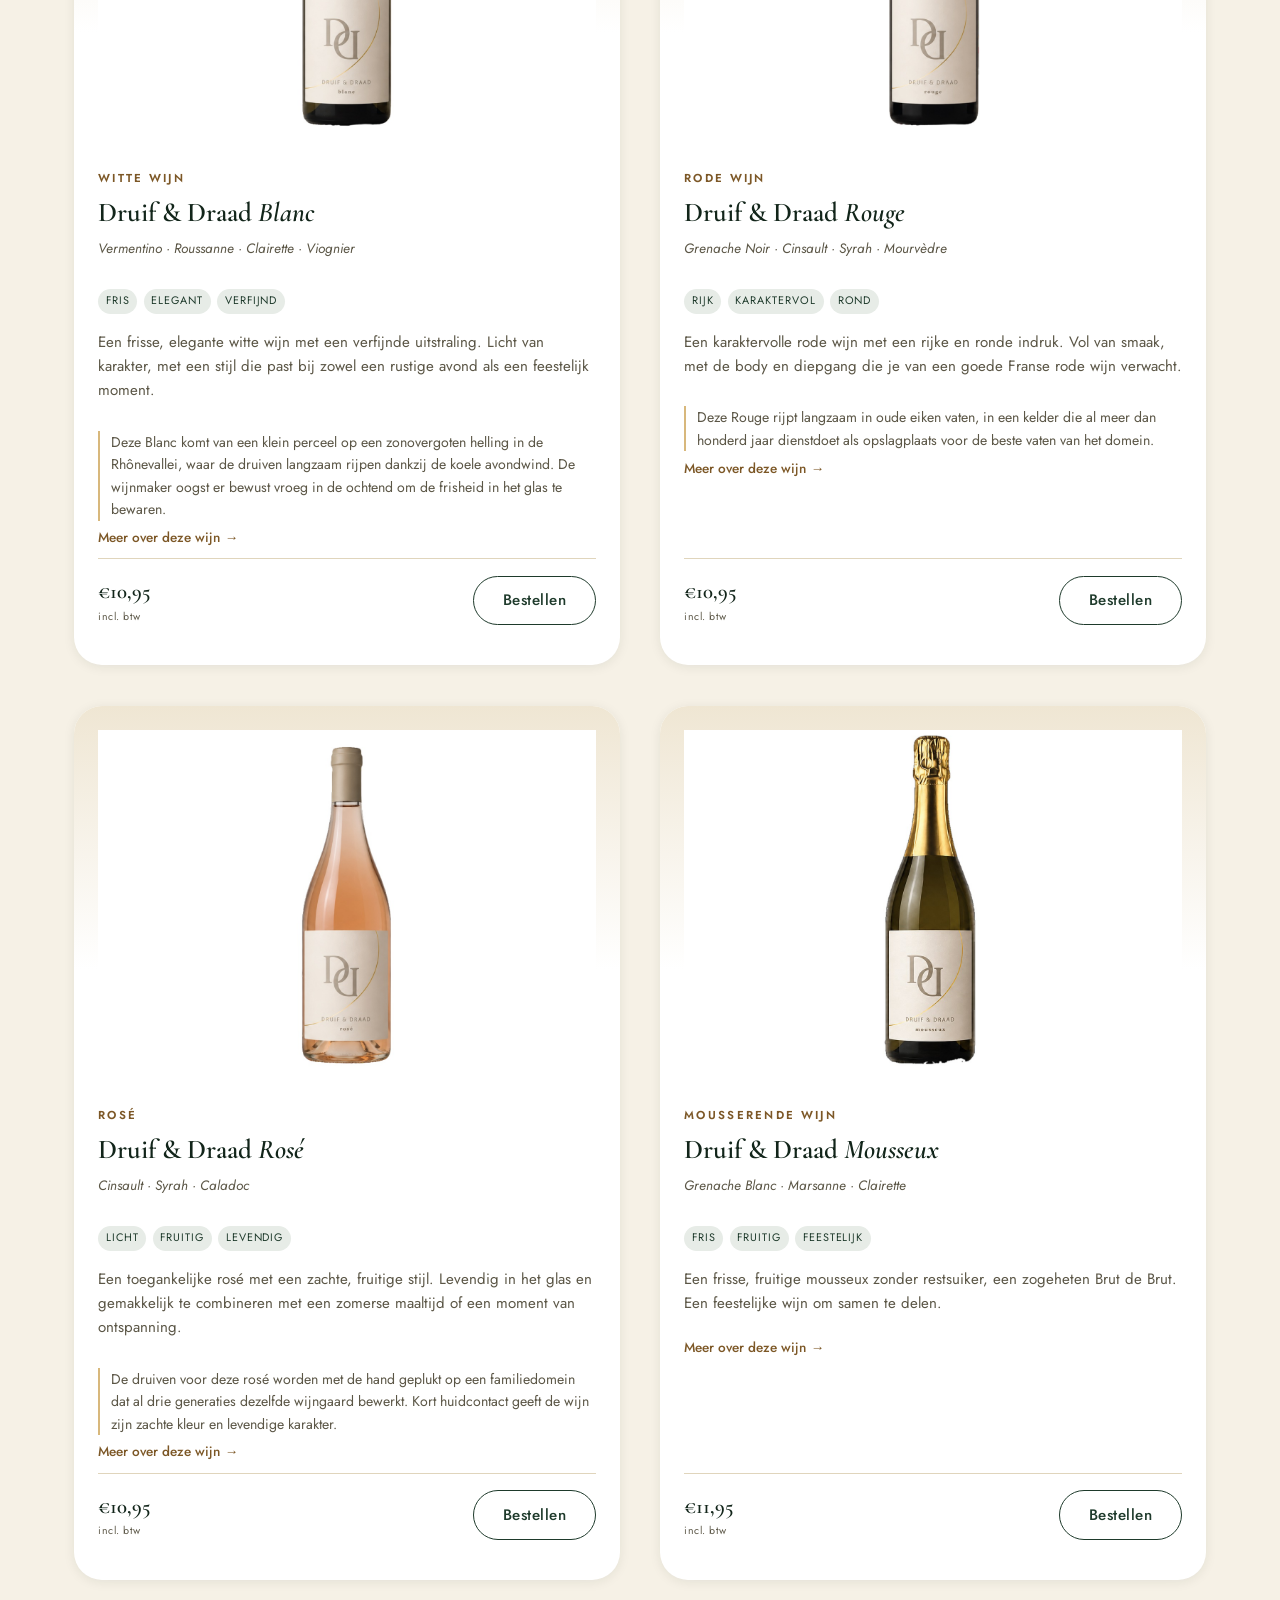
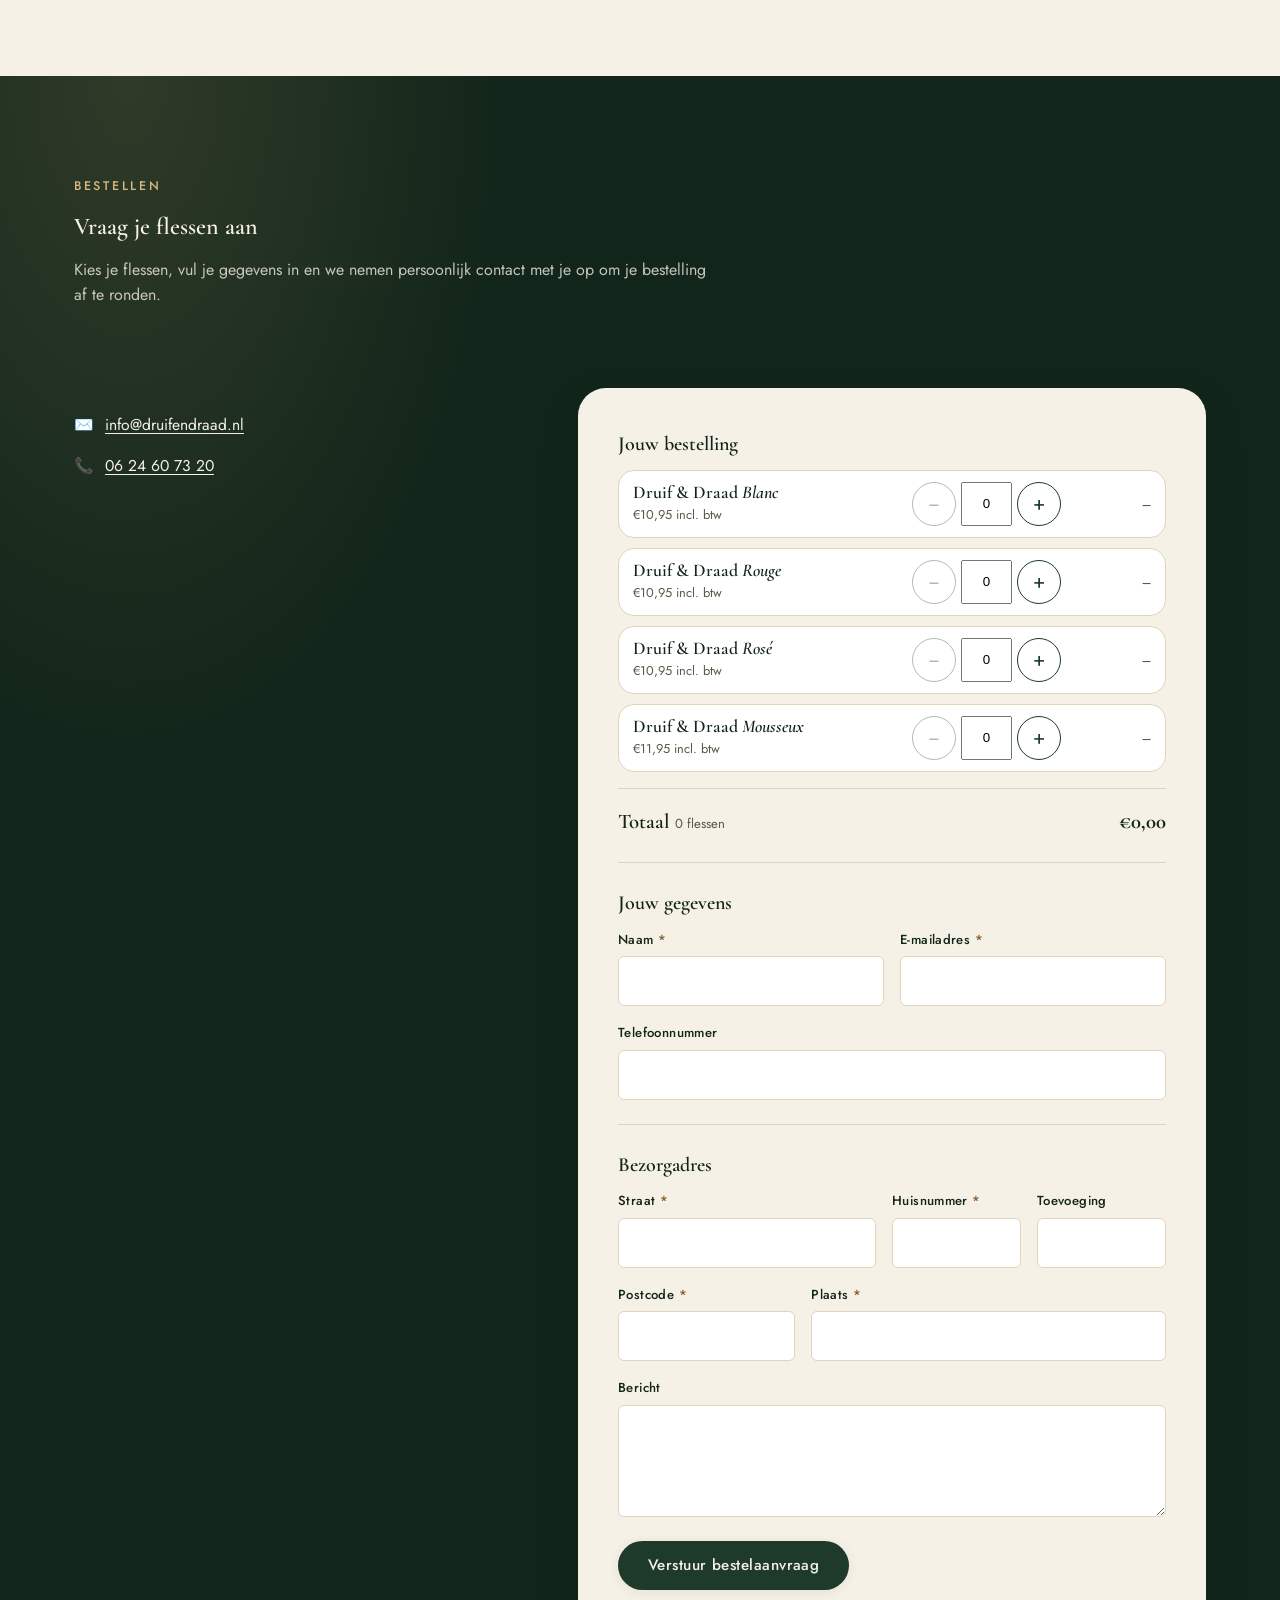
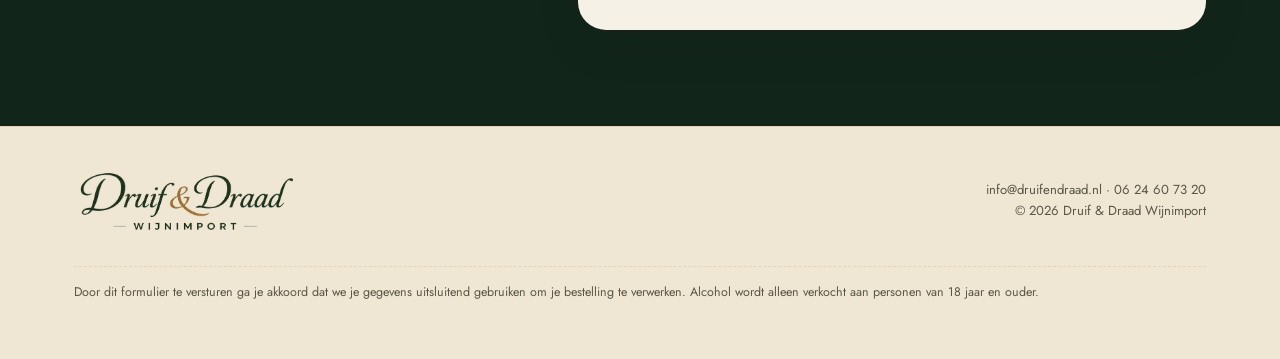
==== commit 58162906: "Mousseux, nieuwe prijzen, bestelformulier en groter logo" ====
--- a/index.html
+++ b/index.html
@@ -4,7 +4,7 @@
   <meta charset="UTF-8">
   <meta name="viewport" content="width=device-width, initial-scale=1">
   <title>Druif &amp; Draad — Franse wijnen, rechtstreeks geïmporteerd</title>
-  <meta name="description" content="Druif & Draad is een kleine, onafhankelijke wijnimporteur van Franse wijnen: Blanc, Rosé en Rouge, met zorg geselecteerd bij kleinschalige domeinen.">
+  <meta name="description" content="Druif & Draad is een kleine, onafhankelijke wijnimporteur van Franse wijnen: Blanc, Rouge, Rosé en Mousseux, met zorg geselecteerd bij kleinschalige domeinen.">
 
   <link rel="icon" type="image/svg+xml" href="assets/img/favicon.svg">
   <link rel="icon" type="image/png" sizes="32x32" href="assets/img/favicon-32.png">
@@ -14,7 +14,7 @@
   <link rel="preconnect" href="https://fonts.gstatic.com" crossorigin>
   <link href="https://fonts.googleapis.com/css2?family=Cormorant+Garamond:ital,wght@0,500;0,600;0,700;1,500;1,600&family=Jost:wght@400;500;600&display=swap" rel="stylesheet">
 
-  <link rel="stylesheet" href="css/style.css?v=2">
+  <link rel="stylesheet" href="css/style.css">
 </head>
 <body>
   <a class="skip-link" href="#main-content" data-i18n="skip">Ga naar hoofdinhoud</a>
@@ -22,7 +22,7 @@
   <!-- ================= Age gate ================= -->
   <div class="age-gate" id="age-gate" role="dialog" aria-modal="true" aria-labelledby="age-gate-title">
     <div class="age-gate__card" id="age-gate-card">
-      <img class="age-gate__logo" src="assets/img/logo.png" width="600" height="400" alt="Druif &amp; Draad Wijnimport">
+      <img class="age-gate__logo" src="assets/img/logo.png" width="657" height="196" alt="Druif &amp; Draad Wijnimport">
       <h2 id="age-gate-title" data-i18n="gate.title">Ben je 18 jaar of ouder?</h2>
       <p data-i18n="gate.text">Deze website bevat informatie over alcoholhoudende dranken. Je moet 18 jaar of ouder zijn om verder te gaan.</p>
       <div class="age-gate__actions">
@@ -37,7 +37,7 @@
   <header class="site-header" id="site-header">
     <div class="container site-header__bar">
       <a class="brand" href="#top">
-        <img src="assets/img/logo.png" width="600" height="400" alt="Druif &amp; Draad Wijnimport">
+        <img src="assets/img/logo.png" width="657" height="196" alt="Druif &amp; Draad Wijnimport">
       </a>
 
       <button class="nav-toggle" id="nav-toggle" aria-expanded="false" aria-controls="site-nav">
@@ -67,15 +67,15 @@
         <div class="hero__copy reveal">
           <span class="eyebrow" data-i18n="hero.eyebrow">Wijnimport uit Frankrijk</span>
           <h1 class="hero__tagline" data-i18n="hero.tagline">Ontdek. Proef. <em>Deel.</em></h1>
-          <p class="hero__lede" data-i18n="hero.lede">Drie Franse wijnen, rechtstreeks geïmporteerd van kleinschalige domeinen — geselecteerd op karakter, niet op grootschaligheid.</p>
+          <p class="hero__lede" data-i18n="hero.lede">Vier Franse wijnen, rechtstreeks geïmporteerd van kleinschalige domeinen — geselecteerd op karakter, niet op grootschaligheid.</p>
           <div class="hero__actions">
             <a class="btn btn-primary" href="#wijnen" data-i18n="hero.cta1">Bekijk de wijnen</a>
             <a class="btn btn-ghost" href="#verhaal" data-i18n="hero.cta2">Ons verhaal</a>
           </div>
         </div>
         <div class="hero__visual reveal">
-          <img src="assets/img/wines-group.jpg" width="1400" height="990" alt="De drie wijnen van Druif &amp; Draad: Blanc, Rosé en Rouge naast elkaar" loading="eager" decoding="async">
-          <span class="hero__badge" data-i18n="hero.badge">Blanc · Rouge · Rosé</span>
+          <img src="assets/img/wines-group.jpg" width="1400" height="990" alt="Druif &amp; Draad Blanc, Rouge en Rosé naast elkaar" loading="eager" decoding="async">
+          <span class="hero__badge" data-i18n="hero.badge">Blanc · Rouge · Rosé · Mousseux</span>
         </div>
       </div>
     </section>
@@ -104,7 +104,7 @@
       <div class="container">
         <div class="section-heading reveal">
           <span class="eyebrow" data-i18n="wines.eyebrow">De collectie</span>
-          <h2 data-i18n="wines.heading">Drie wijnen, één verhaal</h2>
+          <h2 data-i18n="wines.heading">Vier wijnen, één verhaal</h2>
           <p data-i18n="wines.sub">Elk met een eigen karakter — allemaal met dezelfde zorgvuldige herkomst.</p>
         </div>
 
@@ -127,7 +127,7 @@
               <p class="wine-card__story" data-i18n="wine.blanc.story">Deze Blanc komt van een klein perceel op een zonovergoten helling in de Rhônevallei, waar de druiven langzaam rijpen dankzij de koele avondwind. De wijnmaker oogst er bewust vroeg in de ochtend om de frisheid in het glas te bewaren.</p>
               <a class="wine-card__more" href="wijn-blanc.html" data-i18n="wine.moreCta">Meer over deze wijn <span aria-hidden="true">&rarr;</span></a>
               <div class="wine-card__footer">
-                <div class="wine-card__price">&euro;9,55 <span data-i18n="wine.priceNote">incl. btw</span></div>
+                <div class="wine-card__price">&euro;10,95 <span data-i18n="wine.priceNote">incl. btw</span></div>
                 <button type="button" class="btn btn-ghost btn-order-wine" data-wine="blanc" data-i18n="wine.orderCta">Bestellen</button>
               </div>
             </div>
@@ -151,7 +151,7 @@
               <p class="wine-card__story" data-i18n="wine.rouge.story">Deze Rouge rijpt langzaam in oude eiken vaten, in een kelder die al meer dan honderd jaar dienstdoet als opslagplaats voor de beste vaten van het domein.</p>
               <a class="wine-card__more" href="wijn-rouge.html" data-i18n="wine.moreCta">Meer over deze wijn <span aria-hidden="true">&rarr;</span></a>
               <div class="wine-card__footer">
-                <div class="wine-card__price">&euro;9,55 <span data-i18n="wine.priceNote">incl. btw</span></div>
+                <div class="wine-card__price">&euro;10,95 <span data-i18n="wine.priceNote">incl. btw</span></div>
                 <button type="button" class="btn btn-ghost btn-order-wine" data-wine="rouge" data-i18n="wine.orderCta">Bestellen</button>
               </div>
             </div>
@@ -175,8 +175,30 @@
               <p class="wine-card__story" data-i18n="wine.rose.story">De druiven voor deze ros&eacute; worden met de hand geplukt op een familiedomein dat al drie generaties dezelfde wijngaard bewerkt. Kort huidcontact geeft de wijn zijn zachte kleur en levendige karakter.</p>
               <a class="wine-card__more" href="wijn-rose.html" data-i18n="wine.moreCta">Meer over deze wijn <span aria-hidden="true">&rarr;</span></a>
               <div class="wine-card__footer">
-                <div class="wine-card__price">&euro;9,55 <span data-i18n="wine.priceNote">incl. btw</span></div>
+                <div class="wine-card__price">&euro;10,95 <span data-i18n="wine.priceNote">incl. btw</span></div>
                 <button type="button" class="btn btn-ghost btn-order-wine" data-wine="rose" data-i18n="wine.orderCta">Bestellen</button>
+              </div>
+            </div>
+          </article>
+          <!-- Mousseux -->
+          <article class="wine-card reveal">
+            <a class="wine-card__figure" href="wijn-mousseux.html" aria-label="Meer over Druif &amp; Draad Mousseux">
+              <img src="assets/img/wine-mousseux.jpg" width="1400" height="990" alt="Fles Druif &amp; Draad Mousseux" loading="lazy" decoding="async">
+            </a>
+            <div class="wine-card__body">
+              <span class="wine-card__type" data-i18n="wine.mousseux.type">Mousserende wijn</span>
+              <h3 class="wine-card__name"><a href="wijn-mousseux.html">Druif &amp; Draad <em>Mousseux</em></a></h3>
+              <p class="wine-card__grapes">Grenache Blanc · Marsanne · Clairette</p>
+              <ul class="wine-card__keywords">
+                <li data-i18n="wine.mousseux.kw1">Fris</li>
+                <li data-i18n="wine.mousseux.kw2">Fruitig</li>
+                <li data-i18n="wine.mousseux.kw3">Feestelijk</li>
+              </ul>
+              <p class="wine-card__desc" data-i18n="wine.mousseux.desc">Een frisse, fruitige mousseux zonder restsuiker, een zogeheten Brut de Brut. Een feestelijke wijn om samen te delen.</p>
+              <a class="wine-card__more" href="wijn-mousseux.html" data-i18n="wine.moreCta">Meer over deze wijn <span aria-hidden="true">&rarr;</span></a>
+              <div class="wine-card__footer">
+                <div class="wine-card__price">&euro;11,95 <span data-i18n="wine.priceNote">incl. btw</span></div>
+                <button type="button" class="btn btn-ghost btn-order-wine" data-wine="mousseux" data-i18n="wine.orderCta">Bestellen</button>
               </div>
             </div>
           </article>
@@ -190,7 +212,7 @@
         <div class="section-heading reveal">
           <span class="eyebrow" data-i18n="order.eyebrow">Bestellen</span>
           <h2 data-i18n="order.heading">Vraag je flessen aan</h2>
-          <p data-i18n="order.sub">Vul het formulier in en we nemen persoonlijk contact met je op om je bestelling af te ronden.</p>
+          <p data-i18n="order.sub">Kies je flessen, vul je gegevens in en we nemen persoonlijk contact met je op om je bestelling af te ronden.</p>
         </div>
 
         <div class="order-layout">
@@ -198,53 +220,118 @@
             <ul class="order-info__list">
               <li>✉️ <a href="mailto:info@druifendraad.nl">info@druifendraad.nl</a></li>
               <li>📞 <a href="tel:+31624607320">06 24 60 73 20</a></li>
-              <li><strong>&euro;9,55</strong> <span data-i18n="order.perBottle">per fles, incl. btw</span></li>
             </ul>
           </div>
 
           <form class="order-form reveal" id="order-form" novalidate>
-            <!-- NOTE: replace with your own Formspree endpoint (or other form backend)
-                 before publishing — see https://formspree.io -->
-            <input type="hidden" name="_subject" value="Nieuwe bestelaanvraag — Druif &amp; Draad">
-
-            <div class="form-row two-col">
-              <div class="field">
-                <label for="f-name" class="field-required" data-i18n="order.name">Naam</label>
-                <input type="text" id="f-name" name="naam" autocomplete="name" required>
-              </div>
-              <div class="field">
-                <label for="f-email" class="field-required" data-i18n="order.email">E-mailadres</label>
-                <input type="email" id="f-email" name="email" autocomplete="email" required>
-              </div>
-            </div>
-
-            <div class="form-row two-col">
+            <fieldset class="order-fieldset">
+              <legend data-i18n="order.yourOrder">Jouw bestelling</legend>
+              <div class="order-lines">
+                <div class="order-line" data-wine="blanc" data-name="Blanc" data-price="10.95">
+                  <div class="order-line__info">
+                    <span class="order-line__name">Druif &amp; Draad <em>Blanc</em></span>
+                    <span class="order-line__price">&euro;10,95 <span data-i18n="wine.priceNote">incl. btw</span></span>
+                  </div>
+                  <div class="stepper">
+                    <button type="button" class="stepper__btn" data-step="-1" data-i18n-aria="order.less" aria-label="Minder">&minus;</button>
+                    <input class="order-qty" type="number" name="aantal_blanc" min="0" max="99" value="0" inputmode="numeric" data-i18n-aria="order.qtyBlanc" aria-label="Aantal flessen Blanc">
+                    <button type="button" class="stepper__btn" data-step="1" data-i18n-aria="order.more" aria-label="Meer">+</button>
+                  </div>
+                  <span class="order-line__sub">&ndash;</span>
+                </div>
+
+                <div class="order-line" data-wine="rouge" data-name="Rouge" data-price="10.95">
+                  <div class="order-line__info">
+                    <span class="order-line__name">Druif &amp; Draad <em>Rouge</em></span>
+                    <span class="order-line__price">&euro;10,95 <span data-i18n="wine.priceNote">incl. btw</span></span>
+                  </div>
+                  <div class="stepper">
+                    <button type="button" class="stepper__btn" data-step="-1" data-i18n-aria="order.less" aria-label="Minder">&minus;</button>
+                    <input class="order-qty" type="number" name="aantal_rouge" min="0" max="99" value="0" inputmode="numeric" data-i18n-aria="order.qtyRouge" aria-label="Aantal flessen Rouge">
+                    <button type="button" class="stepper__btn" data-step="1" data-i18n-aria="order.more" aria-label="Meer">+</button>
+                  </div>
+                  <span class="order-line__sub">&ndash;</span>
+                </div>
+
+                <div class="order-line" data-wine="rose" data-name="Rosé" data-price="10.95">
+                  <div class="order-line__info">
+                    <span class="order-line__name">Druif &amp; Draad <em>Ros&eacute;</em></span>
+                    <span class="order-line__price">&euro;10,95 <span data-i18n="wine.priceNote">incl. btw</span></span>
+                  </div>
+                  <div class="stepper">
+                    <button type="button" class="stepper__btn" data-step="-1" data-i18n-aria="order.less" aria-label="Minder">&minus;</button>
+                    <input class="order-qty" type="number" name="aantal_rose" min="0" max="99" value="0" inputmode="numeric" data-i18n-aria="order.qtyRose" aria-label="Aantal flessen Rosé">
+                    <button type="button" class="stepper__btn" data-step="1" data-i18n-aria="order.more" aria-label="Meer">+</button>
+                  </div>
+                  <span class="order-line__sub">&ndash;</span>
+                </div>
+
+                <div class="order-line" data-wine="mousseux" data-name="Mousseux" data-price="11.95">
+                  <div class="order-line__info">
+                    <span class="order-line__name">Druif &amp; Draad <em>Mousseux</em></span>
+                    <span class="order-line__price">&euro;11,95 <span data-i18n="wine.priceNote">incl. btw</span></span>
+                  </div>
+                  <div class="stepper">
+                    <button type="button" class="stepper__btn" data-step="-1" data-i18n-aria="order.less" aria-label="Minder">&minus;</button>
+                    <input class="order-qty" type="number" name="aantal_mousseux" min="0" max="99" value="0" inputmode="numeric" data-i18n-aria="order.qtyMousseux" aria-label="Aantal flessen Mousseux">
+                    <button type="button" class="stepper__btn" data-step="1" data-i18n-aria="order.more" aria-label="Meer">+</button>
+                  </div>
+                  <span class="order-line__sub">&ndash;</span>
+                </div>
+              </div>
+
+              <div class="order-total" aria-live="polite">
+                <span><span data-i18n="order.total">Totaal</span> <small id="order-total-count">0 flessen</small></span>
+                <strong id="order-total-amount">&euro;0,00</strong>
+              </div>
+              <p class="order-lines-error" id="order-lines-error" role="alert" hidden></p>
+            </fieldset>
+
+            <fieldset class="order-fieldset">
+              <legend data-i18n="order.contact">Jouw gegevens</legend>
+              <div class="form-row two-col">
+                <div class="field">
+                  <label for="f-name" class="field-required" data-i18n="order.name">Naam</label>
+                  <input type="text" id="f-name" name="naam" autocomplete="name" required>
+                </div>
+                <div class="field">
+                  <label for="f-email" class="field-required" data-i18n="order.email">E-mailadres</label>
+                  <input type="email" id="f-email" name="email" autocomplete="email" required>
+                </div>
+              </div>
               <div class="field">
                 <label for="f-phone" data-i18n="order.phone">Telefoonnummer <span class="hint" data-i18n="order.optional">(optioneel)</span></label>
                 <input type="tel" id="f-phone" name="telefoon" autocomplete="tel">
               </div>
-              <div class="field">
-                <label for="f-wine" class="field-required" data-i18n="order.wine">Gewenste wijn</label>
-                <select id="f-wine" name="wijn" required>
-                  <option value="" data-i18n="order.wineChoose">Kies een wijn…</option>
-                  <option value="Blanc" data-i18n="order.wineBlanc">Blanc</option>
-                  <option value="Rouge" data-i18n="order.wineRouge">Rouge</option>
-                  <option value="Rosé" data-i18n="order.wineRose">Ros&eacute;</option>
-                  <option value="Proefpakket (alle drie)" data-i18n="order.wineAll">Proefpakket (alle drie)</option>
-                </select>
-              </div>
-            </div>
-
-            <div class="form-row two-col">
-              <div class="field">
-                <label for="f-qty" class="field-required" data-i18n="order.qty">Aantal flessen</label>
-                <input type="number" id="f-qty" name="aantal" min="1" value="6" required>
-              </div>
-              <div class="field">
-                <label for="f-postcode" data-i18n="order.postcode">Postcode <span class="hint" data-i18n="order.optional">(optioneel)</span></label>
-                <input type="text" id="f-postcode" name="postcode" autocomplete="postal-code">
-              </div>
-            </div>
+            </fieldset>
+
+            <fieldset class="order-fieldset">
+              <legend data-i18n="order.address">Bezorgadres</legend>
+              <div class="form-row address-street">
+                <div class="field">
+                  <label for="f-street" class="field-required" data-i18n="order.street">Straat</label>
+                  <input type="text" id="f-street" name="straat" autocomplete="address-line1" required>
+                </div>
+                <div class="field">
+                  <label for="f-number" class="field-required" data-i18n="order.houseNumber">Huisnummer</label>
+                  <input type="text" id="f-number" name="huisnummer" inputmode="numeric" autocomplete="off" required>
+                </div>
+                <div class="field">
+                  <label for="f-addition" data-i18n="order.addition">Toevoeging</label>
+                  <input type="text" id="f-addition" name="toevoeging" autocomplete="off">
+                </div>
+              </div>
+              <div class="form-row address-city">
+                <div class="field">
+                  <label for="f-postcode" class="field-required" data-i18n="order.postcode">Postcode</label>
+                  <input type="text" id="f-postcode" name="postcode" autocomplete="postal-code" pattern="[1-9][0-9]{3} ?[A-Za-z]{2}" maxlength="7" required>
+                </div>
+                <div class="field">
+                  <label for="f-city" class="field-required" data-i18n="order.city">Plaats</label>
+                  <input type="text" id="f-city" name="plaats" autocomplete="address-level2" required>
+                </div>
+              </div>
+            </fieldset>
 
             <div class="field">
               <label for="f-message" data-i18n="order.message">Bericht <span class="hint" data-i18n="order.optional">(optioneel)</span></label>
@@ -268,7 +355,7 @@
   <footer class="site-footer" id="contact">
     <div class="container">
       <div class="site-footer__brand">
-        <img src="assets/img/logo.png" width="600" height="400" alt="" aria-hidden="true">
+        <img src="assets/img/logo.png" width="657" height="196" alt="" aria-hidden="true">
       </div>
       <div class="site-footer__meta">
         <p>info@druifendraad.nl · 06 24 60 73 20</p>
--- a/css/style.css
+++ b/css/style.css
@@ -181,12 +181,9 @@
   to { opacity: 1; transform: translateY(0) scale(1); }
 }
 .age-gate__logo {
-  width: 9.5rem;
+  width: min(21rem, 100%);
+  height: auto;
   margin: 0 auto var(--space-3);
-  background: var(--white);
-  border-radius: var(--radius-md);
-  padding: var(--space-2);
-  box-shadow: var(--shadow-sm);
 }
 .age-gate__card h2 { font-size: clamp(1.4rem, 1.1rem + 1.2vw, 1.9rem); }
 .age-gate__card p { color: var(--color-text-soft); }
@@ -277,7 +274,7 @@
   gap: 0.6rem;
   text-decoration: none;
 }
-.brand img { height: 2.6rem; width: auto; }
+.brand img { height: 3.6rem; width: auto; }
 
 .nav-toggle {
   display: none;
@@ -521,7 +518,7 @@
   grid-template-columns: 1fr;
 }
 @media (min-width: 720px) {
-  .wines-grid { grid-template-columns: repeat(3, 1fr); }
+  .wines-grid { grid-template-columns: repeat(2, 1fr); }
 }
 
 .wine-card {
@@ -535,8 +532,10 @@
 }
 .wine-card:hover { box-shadow: var(--shadow-md); transform: translateY(-6px); }
 .wine-card__figure {
+  display: block;
   background: linear-gradient(180deg, var(--cream-200), var(--white) 70%);
   padding: var(--space-3) var(--space-3) 0;
+  text-decoration: none;
 }
 .wine-card__figure img {
   width: 100%;
@@ -544,7 +543,8 @@
   object-fit: contain;
   transition: transform var(--dur-slow) var(--ease-out);
 }
-.wine-card:hover .wine-card__figure img { transform: translateY(-6px) scale(1.02); }
+.wine-card:hover .wine-card__figure img,
+.wine-card__figure:focus-visible img { transform: translateY(-6px) scale(1.02); }
 .wine-card__body {
   padding: var(--space-3) var(--space-3) var(--space-4);
   display: flex;
@@ -563,6 +563,25 @@
   font-size: 1.7rem;
   margin-bottom: 0;
 }
+.wine-card__name a {
+  text-decoration: none;
+  transition: color var(--dur-fast) var(--ease-out);
+}
+.wine-card__name a:hover,
+.wine-card__name a:focus-visible { color: var(--color-accent-strong); }
+.wine-card__more {
+  display: inline-flex;
+  align-items: center;
+  gap: 0.35em;
+  margin-top: -0.2rem;
+  font-size: 0.85rem;
+  font-weight: 500;
+  color: var(--color-accent-strong);
+  text-decoration: none;
+}
+.wine-card__more span { transition: transform var(--dur-fast) var(--ease-out); }
+.wine-card__more:hover span,
+.wine-card__more:focus-visible span { transform: translateX(3px); }
 .wine-card__grapes {
   font-size: 0.85rem;
   color: var(--color-text-soft);
@@ -613,6 +632,212 @@
   color: var(--color-text-soft);
   letter-spacing: 0.05em;
   font-weight: 400;
+}
+
+/* ==========================================================================
+   Wine detail page
+   ========================================================================== */
+.wine-detail { padding-block: var(--space-5) var(--space-6); }
+.wine-detail__back {
+  display: inline-flex;
+  align-items: center;
+  gap: 0.4em;
+  font-size: 0.88rem;
+  color: var(--color-text-soft);
+  text-decoration: none;
+  margin-bottom: var(--space-4);
+}
+.wine-detail__back:hover,
+.wine-detail__back:focus-visible { color: var(--color-primary); }
+
+.wine-detail__layout {
+  display: grid;
+  gap: var(--space-5);
+}
+@media (min-width: 900px) {
+  .wine-detail__layout { grid-template-columns: 0.85fr 1.15fr; align-items: start; }
+}
+
+.wine-detail__visual {
+  border-radius: var(--radius-lg);
+  overflow: hidden;
+  background: linear-gradient(180deg, var(--cream-200), var(--white) 70%);
+  box-shadow: var(--shadow-md);
+  padding: var(--space-4);
+}
+.wine-detail__visual img {
+  width: 100%;
+  aspect-ratio: 1400 / 990;
+  object-fit: contain;
+}
+
+.wine-detail__copy { max-width: 34rem; }
+.wine-detail__name {
+  font-size: clamp(2rem, 1.6rem + 1.8vw, 3rem);
+  margin-top: 0.3rem;
+}
+.wine-detail__copy .wine-card__grapes { font-size: 0.95rem; margin-top: 0.2rem; }
+.wine-detail__copy .wine-card__keywords { margin: 0.8rem 0 1rem; }
+.wine-detail__desc {
+  font-size: 1.08rem;
+  color: var(--color-text-soft);
+}
+.wine-detail__story {
+  color: var(--color-text-soft);
+  border-left: 2px solid var(--color-accent-tint);
+  padding-left: 1em;
+  margin: var(--space-2) 0;
+}
+
+.wine-detail__badges {
+  display: flex;
+  flex-wrap: wrap;
+  gap: 0.5rem;
+  margin: 0.6rem 0 0.8rem;
+}
+.wine-detail__classification,
+.wine-detail__badge {
+  font-size: 0.72rem;
+  letter-spacing: 0.09em;
+  text-transform: uppercase;
+  padding: 0.4em 0.85em;
+  border-radius: var(--radius-pill);
+  font-weight: 600;
+}
+.wine-detail__classification {
+  background: var(--color-primary);
+  color: var(--color-on-primary);
+}
+.wine-detail__badge {
+  background: transparent;
+  color: var(--color-primary);
+  border: 1px solid var(--color-primary);
+}
+.wine-detail__note {
+  font-style: italic;
+  color: var(--color-text-soft);
+  font-size: 0.94rem;
+  margin: 0 0 var(--space-2);
+}
+
+.wine-detail__specs {
+  margin-top: var(--space-3);
+  padding-top: var(--space-3);
+  border-top: 1px solid var(--color-border);
+}
+.wine-detail__specs h2 {
+  font-size: 1.15rem;
+  margin-bottom: var(--space-2);
+}
+.wine-detail__specs dl {
+  display: grid;
+  grid-template-columns: 1fr;
+  gap: var(--space-2) var(--space-3);
+  margin: 0;
+}
+@media (min-width: 560px) {
+  .wine-detail__specs dl { grid-template-columns: 1fr 1fr; }
+}
+.wine-detail__specs .wine-detail__specs-full { grid-column: 1 / -1; }
+.wine-detail__specs dt {
+  font-size: 0.7rem;
+  letter-spacing: 0.1em;
+  text-transform: uppercase;
+  color: var(--color-accent-strong);
+  font-weight: 600;
+  margin-bottom: 0.2em;
+}
+.wine-detail__specs dd {
+  margin: 0;
+  font-size: 0.92rem;
+  color: var(--color-text-soft);
+}
+
+.wine-detail__meta {
+  display: flex;
+  gap: var(--space-2);
+  align-items: baseline;
+  background: var(--color-bg-soft);
+  border: 1px solid var(--color-border);
+  border-radius: var(--radius-md);
+  padding: var(--space-2) var(--space-3);
+  margin: var(--space-3) 0;
+}
+.wine-detail__meta-label {
+  font-size: 0.72rem;
+  letter-spacing: 0.14em;
+  text-transform: uppercase;
+  color: var(--color-accent-strong);
+  font-weight: 600;
+  flex-shrink: 0;
+}
+.wine-detail__meta p { margin: 0; font-size: 0.92rem; color: var(--color-text-soft); }
+
+.wine-detail__actions {
+  display: flex;
+  align-items: center;
+  gap: var(--space-3);
+  flex-wrap: wrap;
+  margin-top: var(--space-3);
+}
+.wine-detail__price {
+  font-family: var(--font-display);
+  font-size: 1.5rem;
+  color: var(--color-primary-strong);
+  font-weight: 600;
+}
+.wine-detail__price span {
+  display: block;
+  font-family: var(--font-body);
+  font-size: 0.7rem;
+  color: var(--color-text-soft);
+  letter-spacing: 0.05em;
+  font-weight: 400;
+}
+
+.wine-detail__others {
+  padding-block: var(--space-6);
+  background: var(--color-bg-soft);
+  border-top: 1px solid var(--color-border);
+}
+.wine-detail__others h2 { font-size: 1.5rem; }
+.wine-detail__others-grid {
+  margin-top: var(--space-4);
+  display: grid;
+  gap: var(--space-3);
+  grid-template-columns: 1fr;
+}
+@media (min-width: 620px) {
+  .wine-detail__others-grid { grid-template-columns: repeat(auto-fit, minmax(15rem, 1fr)); }
+}
+.wine-detail__other-card {
+  display: flex;
+  align-items: center;
+  gap: var(--space-3);
+  background: var(--color-surface);
+  border-radius: var(--radius-md);
+  padding: var(--space-2);
+  text-decoration: none;
+  color: var(--color-text);
+  box-shadow: var(--shadow-sm);
+  transition: transform var(--dur-fast) var(--ease-out), box-shadow var(--dur-fast) var(--ease-out);
+}
+.wine-detail__other-card:hover,
+.wine-detail__other-card:focus-visible {
+  transform: translateY(-3px);
+  box-shadow: var(--shadow-md);
+}
+.wine-detail__other-card img {
+  width: 4.5rem;
+  aspect-ratio: 1400 / 990;
+  object-fit: contain;
+  background: var(--color-bg-soft);
+  border-radius: var(--radius-sm);
+}
+.wine-detail__other-card span {
+  font-family: var(--font-display);
+  font-size: 1.15rem;
+  color: var(--color-primary-strong);
 }
 
 /* ==========================================================================
@@ -667,7 +892,10 @@
 @media (min-width: 620px) {
   .form-row.two-col { grid-template-columns: 1fr 1fr; }
 }
-.field { display: grid; gap: 0.4rem; }
+.field { display: grid; gap: 0.4rem; min-width: 0; }
+.field input,
+.field select,
+.field textarea { width: 100%; min-width: 0; }
 .field label {
   font-size: 0.82rem;
   letter-spacing: 0.03em;
@@ -694,6 +922,128 @@
 .field textarea:focus { border-color: var(--color-accent); }
 .field-required::after { content: " *"; color: var(--color-accent-strong); }
 
+.order-fieldset {
+  border: 0;
+  padding: 0;
+  margin: 0;
+  min-width: 0;
+  display: grid;
+  gap: var(--space-2);
+}
+.order-fieldset + .order-fieldset { margin-top: var(--space-1); }
+.order-fieldset + .order-fieldset legend {
+  width: 100%;
+  border-top: 1px solid var(--color-border);
+  padding-top: var(--space-3);
+}
+.order-fieldset legend {
+  font-family: var(--font-display);
+  font-size: 1.25rem;
+  font-weight: 600;
+  color: var(--color-primary-strong);
+  padding: 0;
+  margin-bottom: 0.6rem;
+}
+
+.order-lines { display: grid; gap: 0.6rem; }
+.order-line {
+  display: grid;
+  grid-template-columns: minmax(0, 1fr) auto auto;
+  align-items: center;
+  gap: 0.5rem var(--space-2);
+  background: var(--color-surface);
+  border: 1.5px solid var(--color-border);
+  border-radius: var(--radius-md);
+  padding: 0.7rem 0.9rem;
+  transition: border-color var(--dur-fast) var(--ease-out), box-shadow var(--dur-fast) var(--ease-out);
+}
+.order-line.has-qty {
+  border-color: var(--color-accent);
+  box-shadow: var(--shadow-sm);
+}
+.order-line__info { display: grid; gap: 0.1rem; min-width: 0; }
+.order-line__name {
+  font-family: var(--font-display);
+  font-size: 1.12rem;
+  font-weight: 600;
+  color: var(--color-primary-strong);
+  line-height: 1.2;
+}
+.order-line__price { font-size: 0.8rem; color: var(--color-text-soft); }
+.order-line__sub {
+  min-width: 4.6rem;
+  text-align: right;
+  font-family: var(--font-display);
+  font-size: 1.1rem;
+  font-weight: 600;
+  color: var(--color-primary-strong);
+}
+
+.stepper { display: inline-flex; align-items: center; gap: 0.3rem; }
+.stepper__btn {
+  width: 44px;
+  height: 44px;
+  border-radius: 50%;
+  border: 1.5px solid var(--color-primary);
+  background: transparent;
+  color: var(--color-primary);
+  font-size: 1.25rem;
+  line-height: 1;
+  cursor: pointer;
+  transition: background-color var(--dur-fast) var(--ease-out), color var(--dur-fast) var(--ease-out);
+}
+.stepper__btn:hover { background: var(--color-primary); color: var(--color-on-primary); }
+.stepper__btn:disabled { opacity: 0.35; cursor: not-allowed; background: transparent; color: var(--color-primary); }
+.order-form .stepper .order-qty {
+  width: 3.2rem;
+  min-height: 44px;
+  text-align: center;
+  padding: 0.5em 0.2em;
+  -moz-appearance: textfield;
+  appearance: textfield;
+}
+.order-form .stepper .order-qty::-webkit-outer-spin-button,
+.order-form .stepper .order-qty::-webkit-inner-spin-button { -webkit-appearance: none; margin: 0; }
+
+.order-total {
+  display: flex;
+  align-items: baseline;
+  justify-content: space-between;
+  gap: var(--space-2);
+  padding-top: var(--space-2);
+  border-top: 1px solid var(--color-border);
+  font-family: var(--font-display);
+  font-size: 1.3rem;
+  font-weight: 600;
+  color: var(--color-primary-strong);
+}
+.order-total small {
+  font-family: var(--font-body);
+  font-size: 0.82rem;
+  font-weight: 400;
+  color: var(--color-text-soft);
+}
+.order-lines-error {
+  margin: 0;
+  font-size: 0.9rem;
+  border-radius: var(--radius-sm);
+  padding: 0.7em 1em;
+  background: #F6E4DA;
+  color: #7A3B1E;
+}
+
+.form-row.address-street { grid-template-columns: 1fr; }
+.form-row.address-city { grid-template-columns: 1fr; }
+@media (min-width: 620px) {
+  .form-row.address-street { grid-template-columns: minmax(0, 2fr) minmax(0, 1fr) minmax(0, 1fr); }
+  .form-row.address-city { grid-template-columns: minmax(0, 1fr) minmax(0, 2fr); }
+}
+@media (max-width: 479px) {
+  .order-line { grid-template-columns: 1fr auto; }
+  .order-line__info { grid-column: 1 / -1; }
+  .order-line__sub { text-align: right; }
+}
+
 .order-form__footer {
   display: flex;
   align-items: center;
@@ -740,12 +1090,8 @@
 }
 .site-footer__brand { display: flex; align-items: center; gap: 0.6rem; }
 .site-footer__brand img {
-  height: 2.6rem;
+  height: 4.2rem;
   width: auto;
-  background: var(--white);
-  border-radius: var(--radius-sm);
-  padding: 0.35rem 0.6rem;
-  box-shadow: var(--shadow-sm);
 }
 .site-footer__brand span { font-family: var(--font-display); font-size: 1.1rem; color: var(--color-primary-strong); }
 .site-footer__meta { font-size: 0.82rem; color: var(--color-text-soft); text-align: right; }
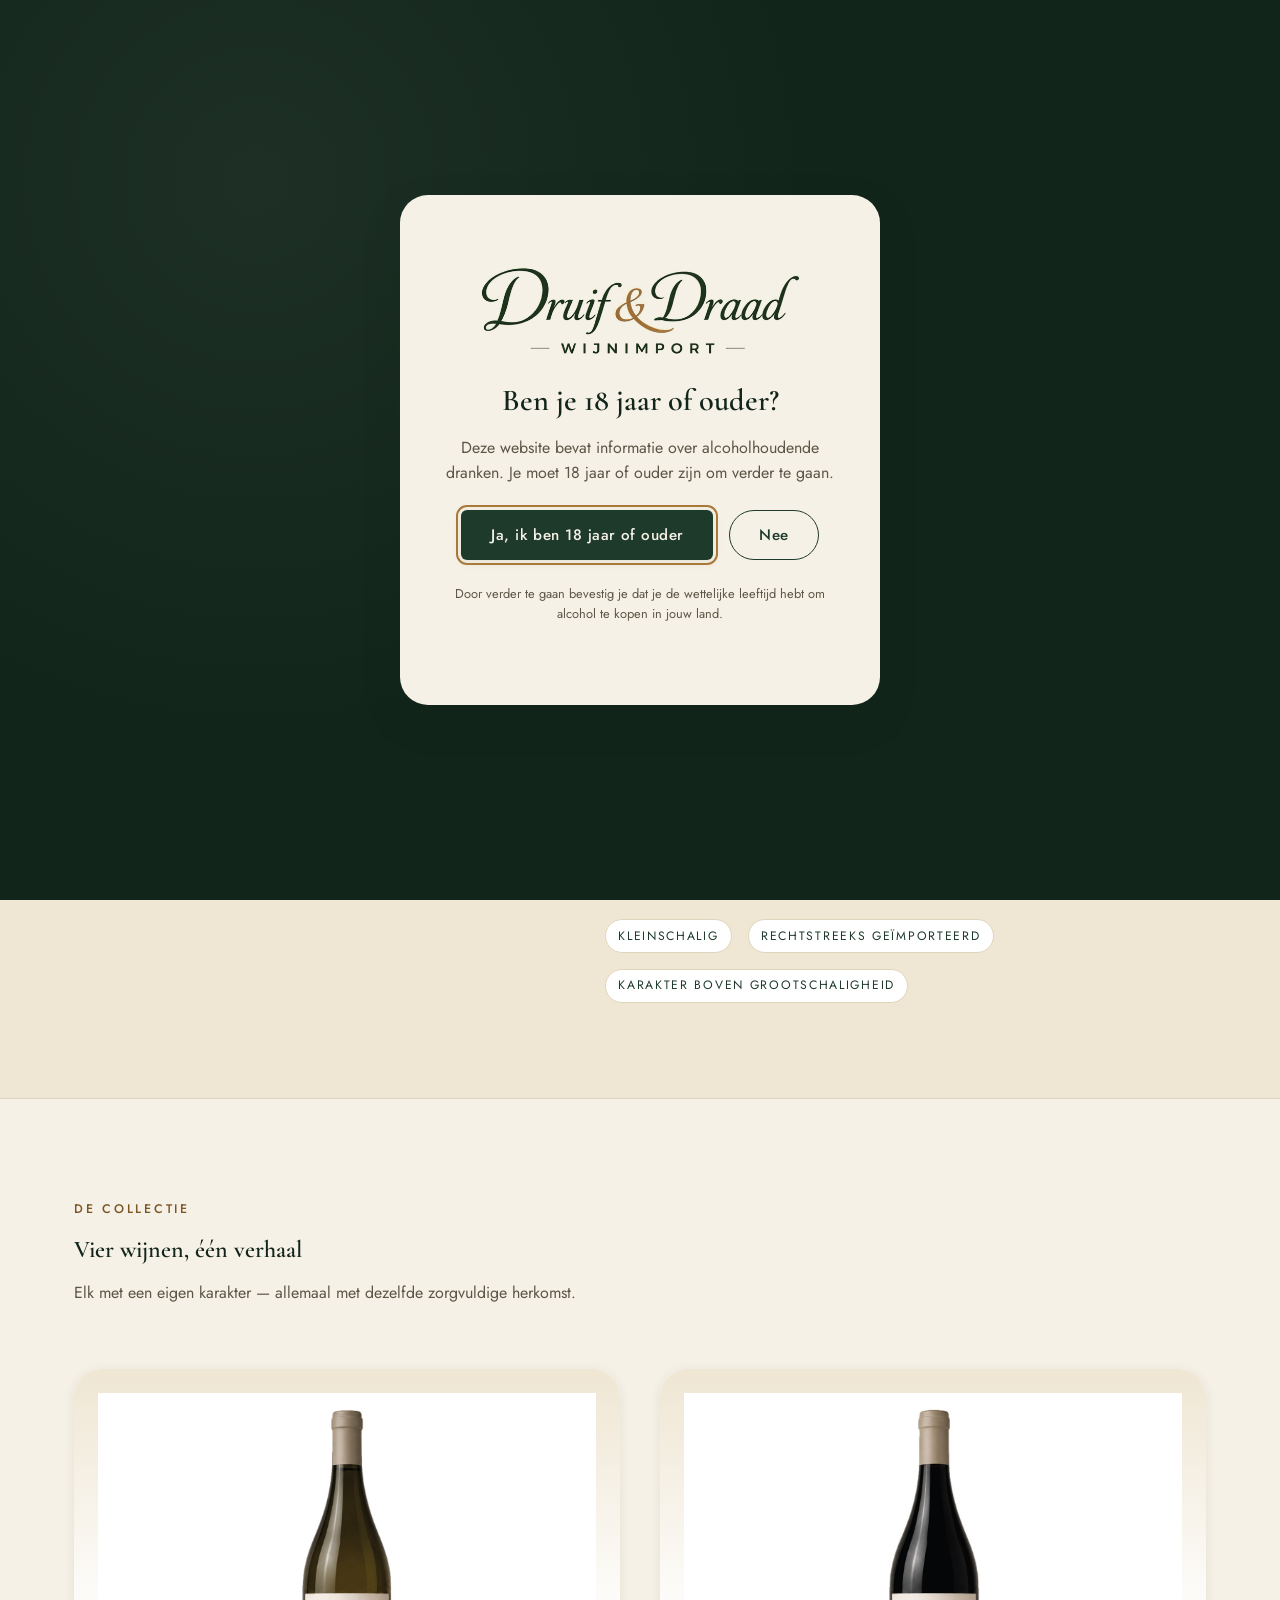
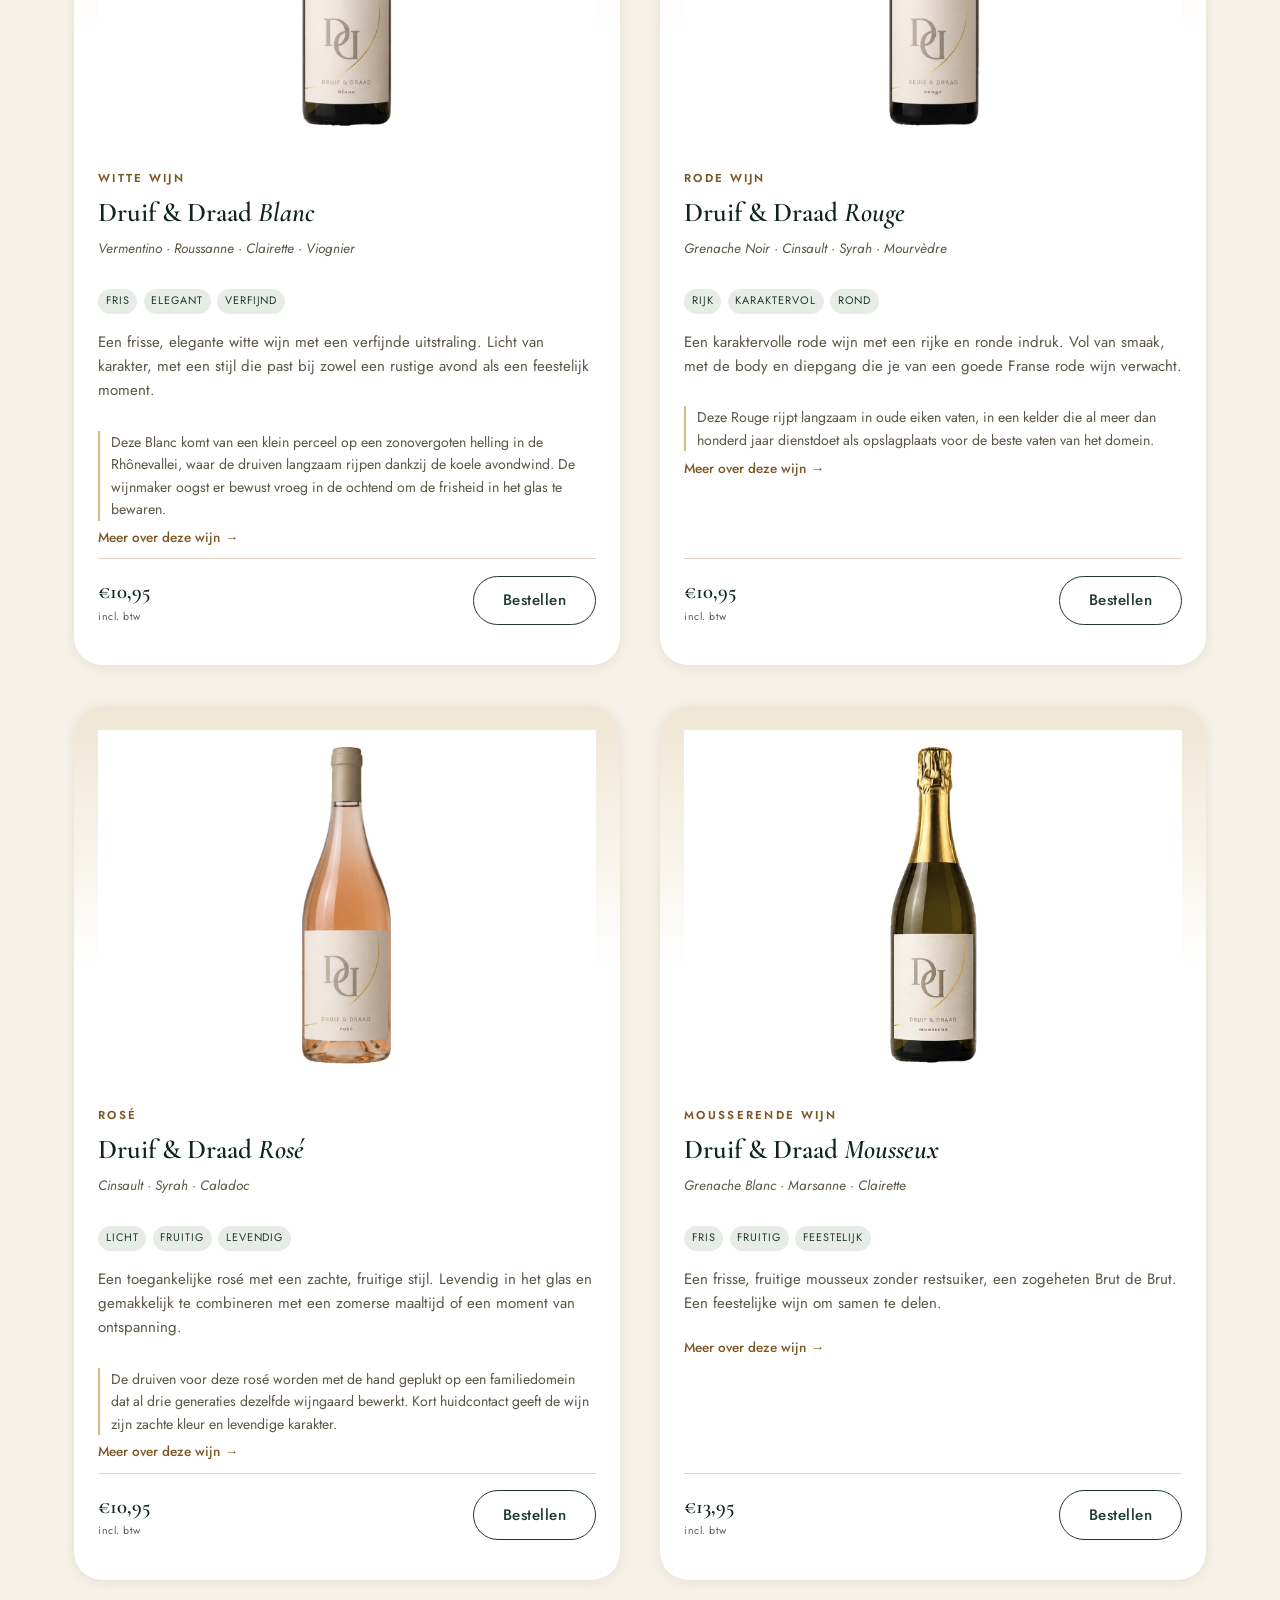
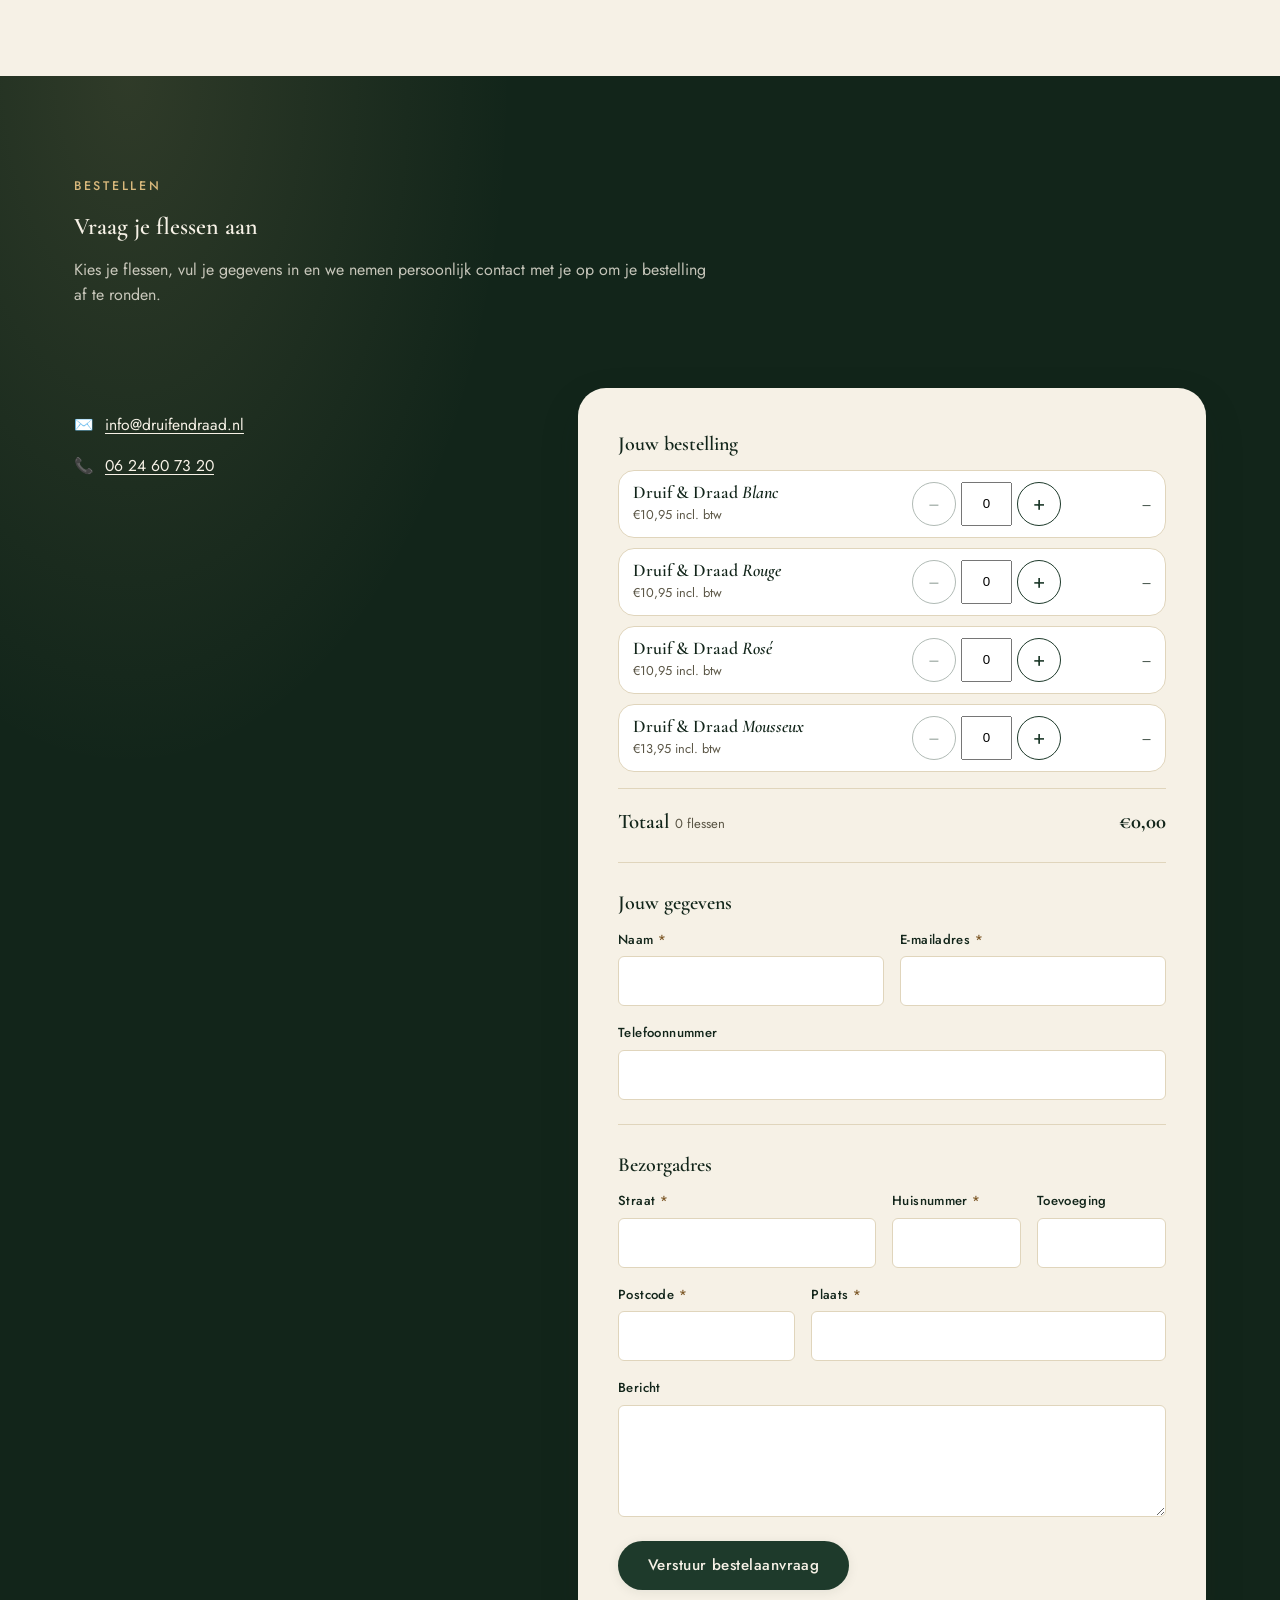
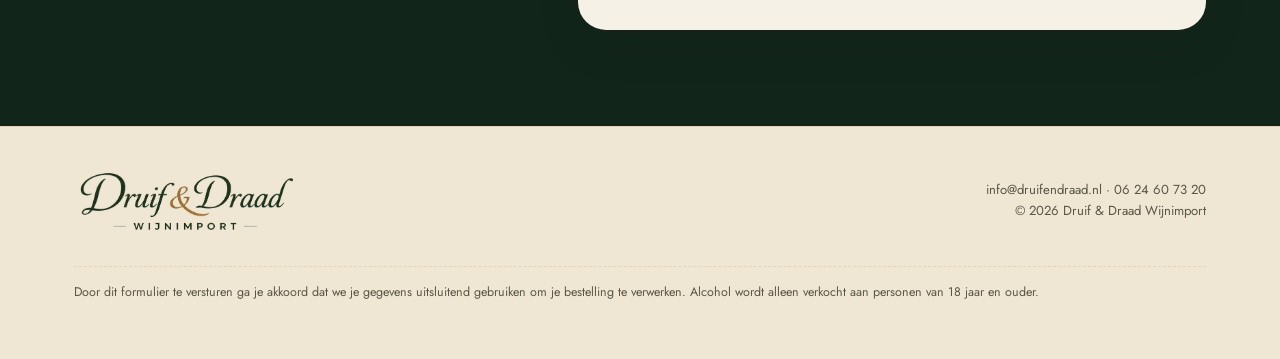
==== commit 45b6d019: "Formspree, mousseux foto, prijs 13,95, mobiel menu" ====
--- a/index.html
+++ b/index.html
@@ -74,7 +74,7 @@
           </div>
         </div>
         <div class="hero__visual reveal">
-          <img src="assets/img/wines-group.jpg" width="1400" height="990" alt="Druif &amp; Draad Blanc, Rouge en Rosé naast elkaar" loading="eager" decoding="async">
+          <img src="assets/img/wines-group.jpg" width="1400" height="990" alt="Druif &amp; Draad Blanc, Rouge, Rosé en Mousseux naast elkaar" loading="eager" decoding="async">
           <span class="hero__badge" data-i18n="hero.badge">Blanc · Rouge · Rosé · Mousseux</span>
         </div>
       </div>
@@ -197,7 +197,7 @@
               <p class="wine-card__desc" data-i18n="wine.mousseux.desc">Een frisse, fruitige mousseux zonder restsuiker, een zogeheten Brut de Brut. Een feestelijke wijn om samen te delen.</p>
               <a class="wine-card__more" href="wijn-mousseux.html" data-i18n="wine.moreCta">Meer over deze wijn <span aria-hidden="true">&rarr;</span></a>
               <div class="wine-card__footer">
-                <div class="wine-card__price">&euro;11,95 <span data-i18n="wine.priceNote">incl. btw</span></div>
+                <div class="wine-card__price">&euro;13,95 <span data-i18n="wine.priceNote">incl. btw</span></div>
                 <button type="button" class="btn btn-ghost btn-order-wine" data-wine="mousseux" data-i18n="wine.orderCta">Bestellen</button>
               </div>
             </div>
@@ -224,6 +224,9 @@
           </div>
 
           <form class="order-form reveal" id="order-form" novalidate>
+            <p class="visually-hidden" aria-hidden="true">
+              <label>Niet invullen <input type="text" name="_gotcha" tabindex="-1" autocomplete="off"></label>
+            </p>
             <fieldset class="order-fieldset">
               <legend data-i18n="order.yourOrder">Jouw bestelling</legend>
               <div class="order-lines">
@@ -266,10 +269,10 @@
                   <span class="order-line__sub">&ndash;</span>
                 </div>
 
-                <div class="order-line" data-wine="mousseux" data-name="Mousseux" data-price="11.95">
+                <div class="order-line" data-wine="mousseux" data-name="Mousseux" data-price="13.95">
                   <div class="order-line__info">
                     <span class="order-line__name">Druif &amp; Draad <em>Mousseux</em></span>
-                    <span class="order-line__price">&euro;11,95 <span data-i18n="wine.priceNote">incl. btw</span></span>
+                    <span class="order-line__price">&euro;13,95 <span data-i18n="wine.priceNote">incl. btw</span></span>
                   </div>
                   <div class="stepper">
                     <button type="button" class="stepper__btn" data-step="-1" data-i18n-aria="order.less" aria-label="Minder">&minus;</button>
--- a/css/style.css
+++ b/css/style.css
@@ -280,6 +280,9 @@
   display: none;
   background: transparent;
   border: none;
+  -webkit-appearance: none;
+  appearance: none;
+  -webkit-tap-highlight-color: transparent;
   width: 44px;
   height: 44px;
   border-radius: var(--radius-sm);
@@ -298,8 +301,8 @@
   transition: transform var(--dur-fast) var(--ease-out), opacity var(--dur-fast) var(--ease-out);
 }
 .nav-toggle span { top: 21px; }
-.nav-toggle span::before { content: ""; top: -7px; }
-.nav-toggle span::after { content: ""; top: 7px; }
+.nav-toggle span::before { content: ""; top: -7px; left: 0; right: 0; }
+.nav-toggle span::after { content: ""; top: 7px; left: 0; right: 0; }
 .nav-toggle[aria-expanded="true"] span { background: transparent; }
 .nav-toggle[aria-expanded="true"] span::before { transform: translateY(7px) rotate(45deg); }
 .nav-toggle[aria-expanded="true"] span::after { transform: translateY(-7px) rotate(-45deg); }
@@ -369,6 +372,16 @@
     box-shadow: var(--shadow-md);
   }
   .site-nav.is-open { transform: translateX(0); }
+  .nav-backdrop {
+    position: fixed;
+    inset: 0;
+    z-index: 899;
+    background: rgba(27, 22, 16, 0.32);
+    opacity: 0;
+    visibility: hidden;
+    transition: opacity var(--dur-base) var(--ease-out), visibility var(--dur-base) var(--ease-out);
+  }
+  .nav-backdrop.is-open { opacity: 1; visibility: visible; }
   .nav-links { flex-direction: column; gap: var(--space-2); }
   .nav-links a { font-size: 1.1rem; }
   .lang-switch { margin-top: var(--space-3); }
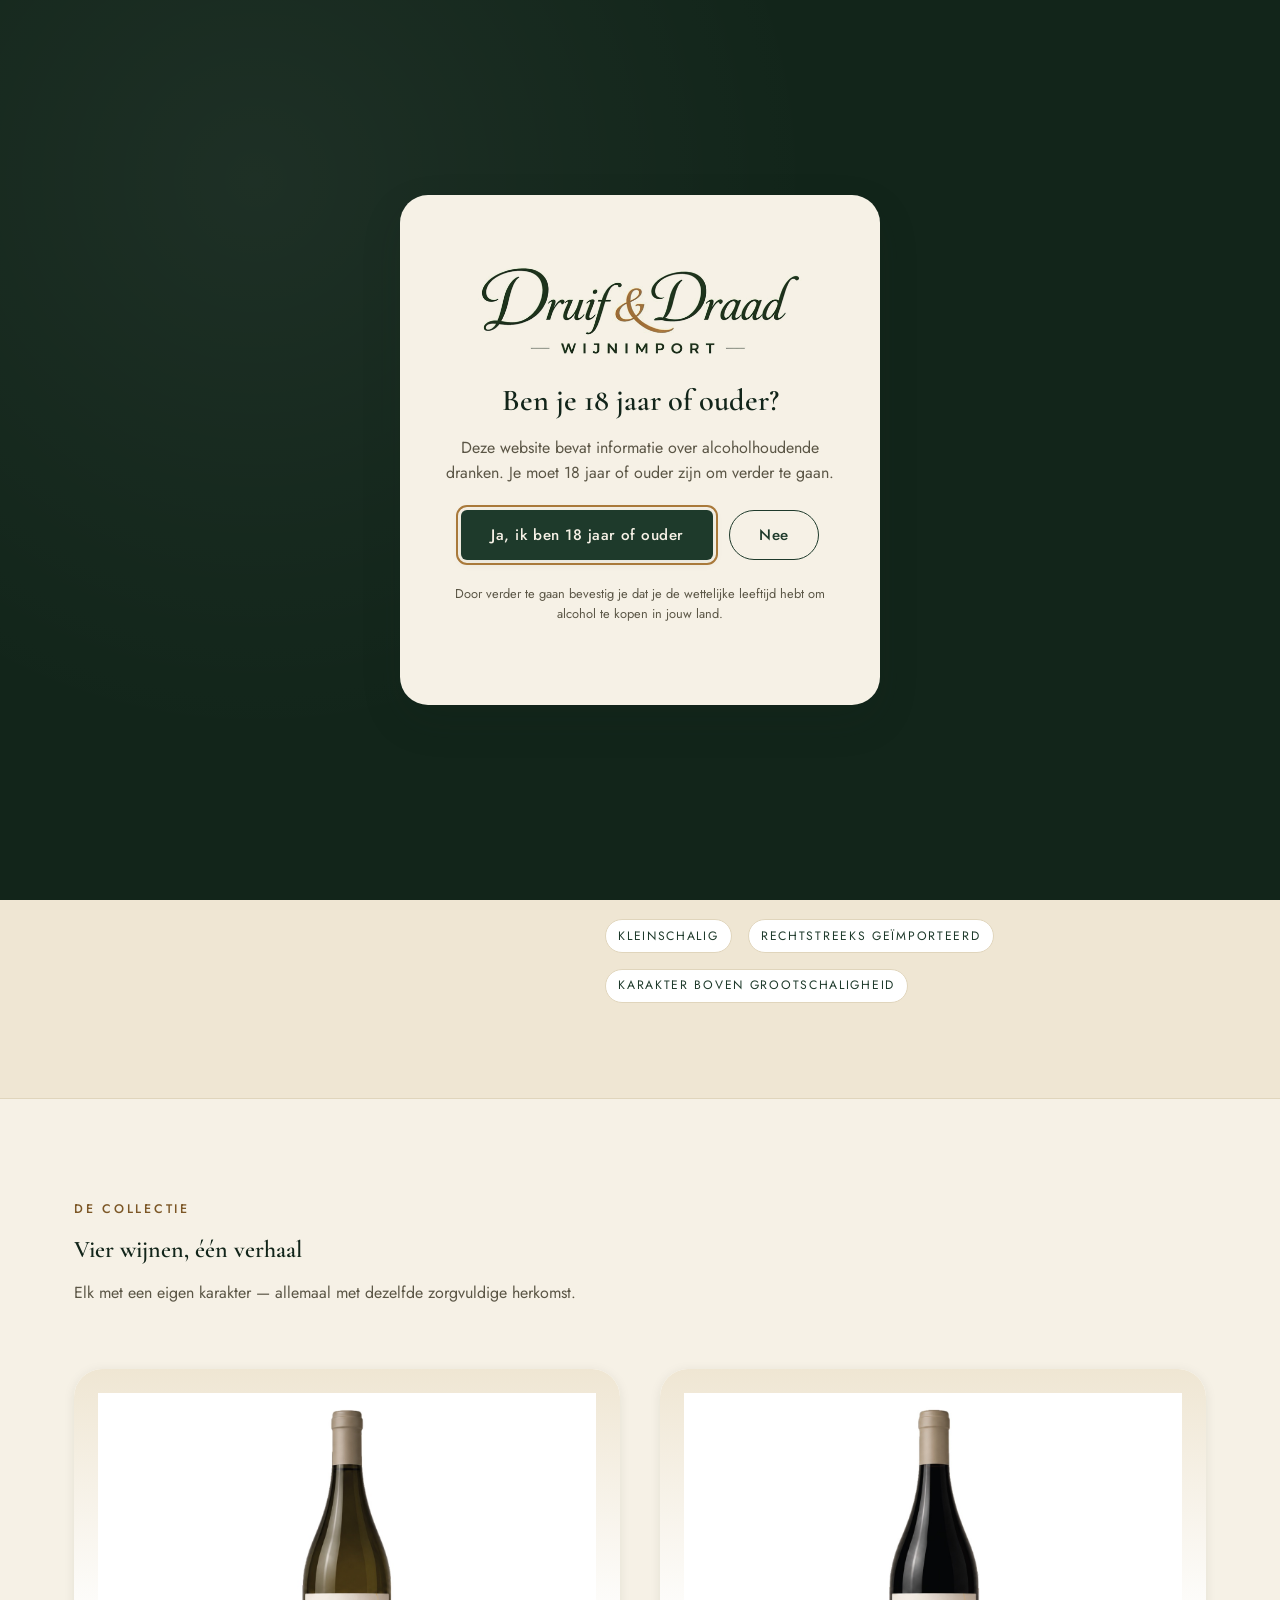
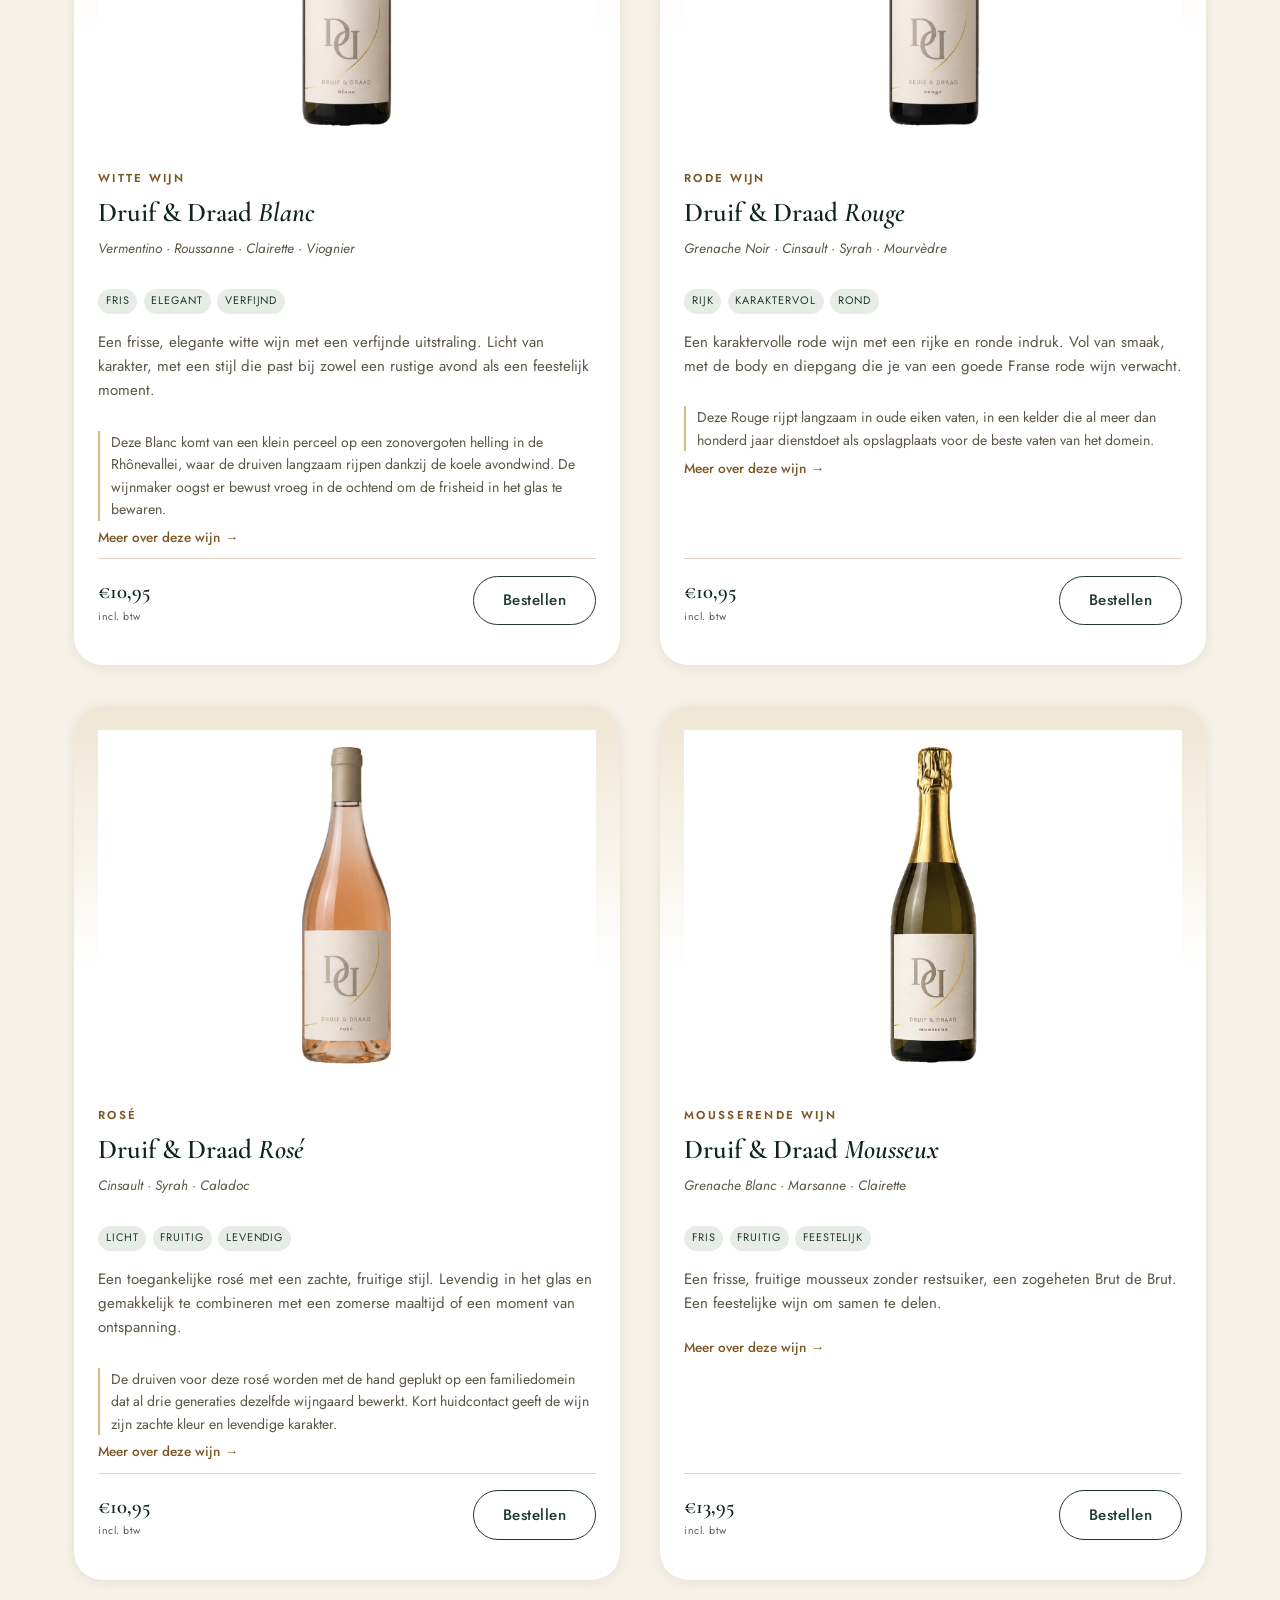
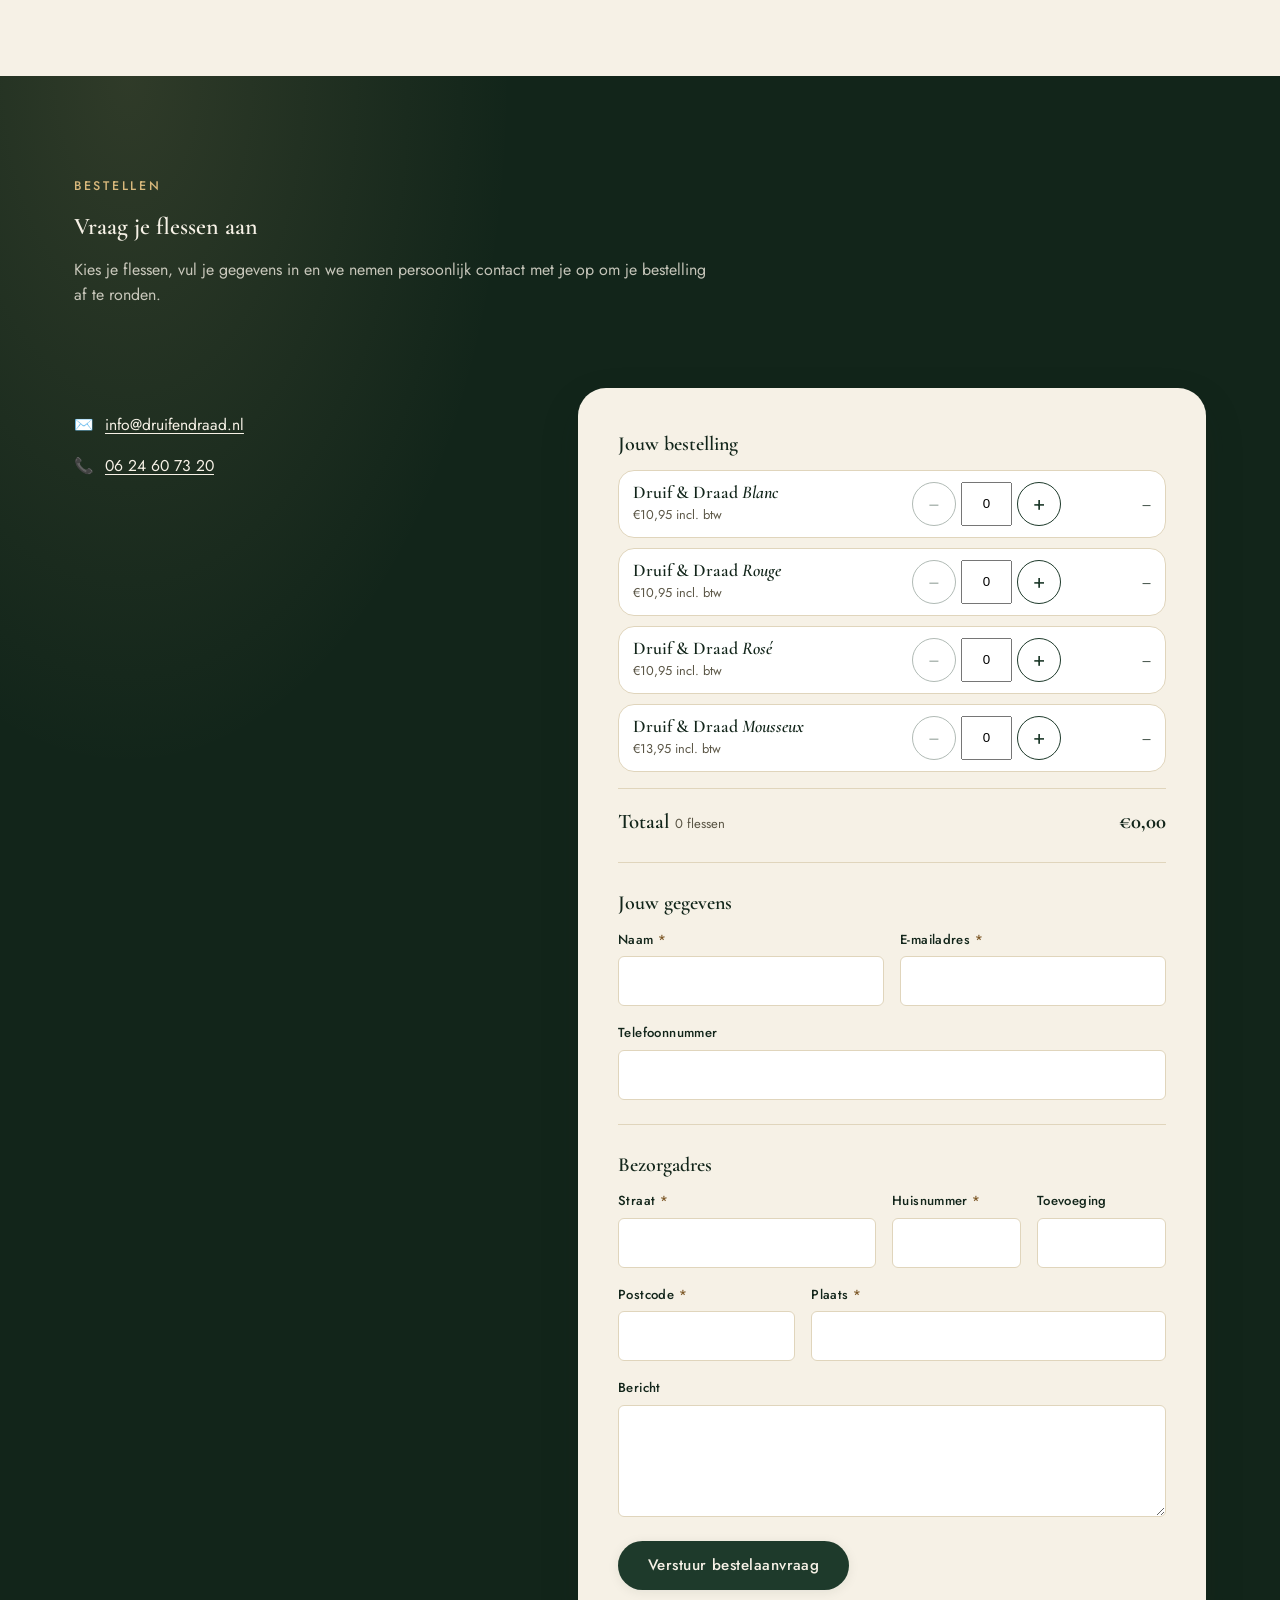
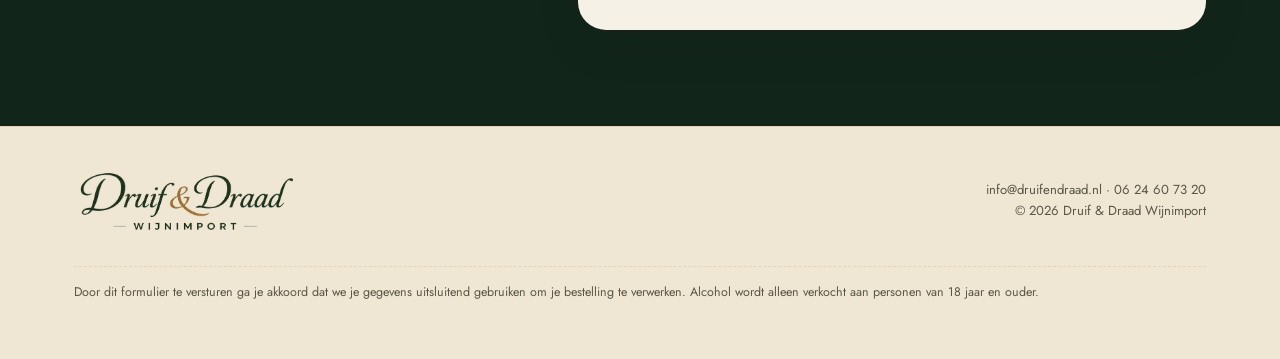
==== commit e144b8dd: "Back office, Supabase en testformulier" ====
--- a/index.html
+++ b/index.html
@@ -368,6 +368,7 @@
     </div>
   </footer>
 
+  <script src="js/config.js"></script>
   <script src="js/main.js"></script>
 </body>
 </html>
